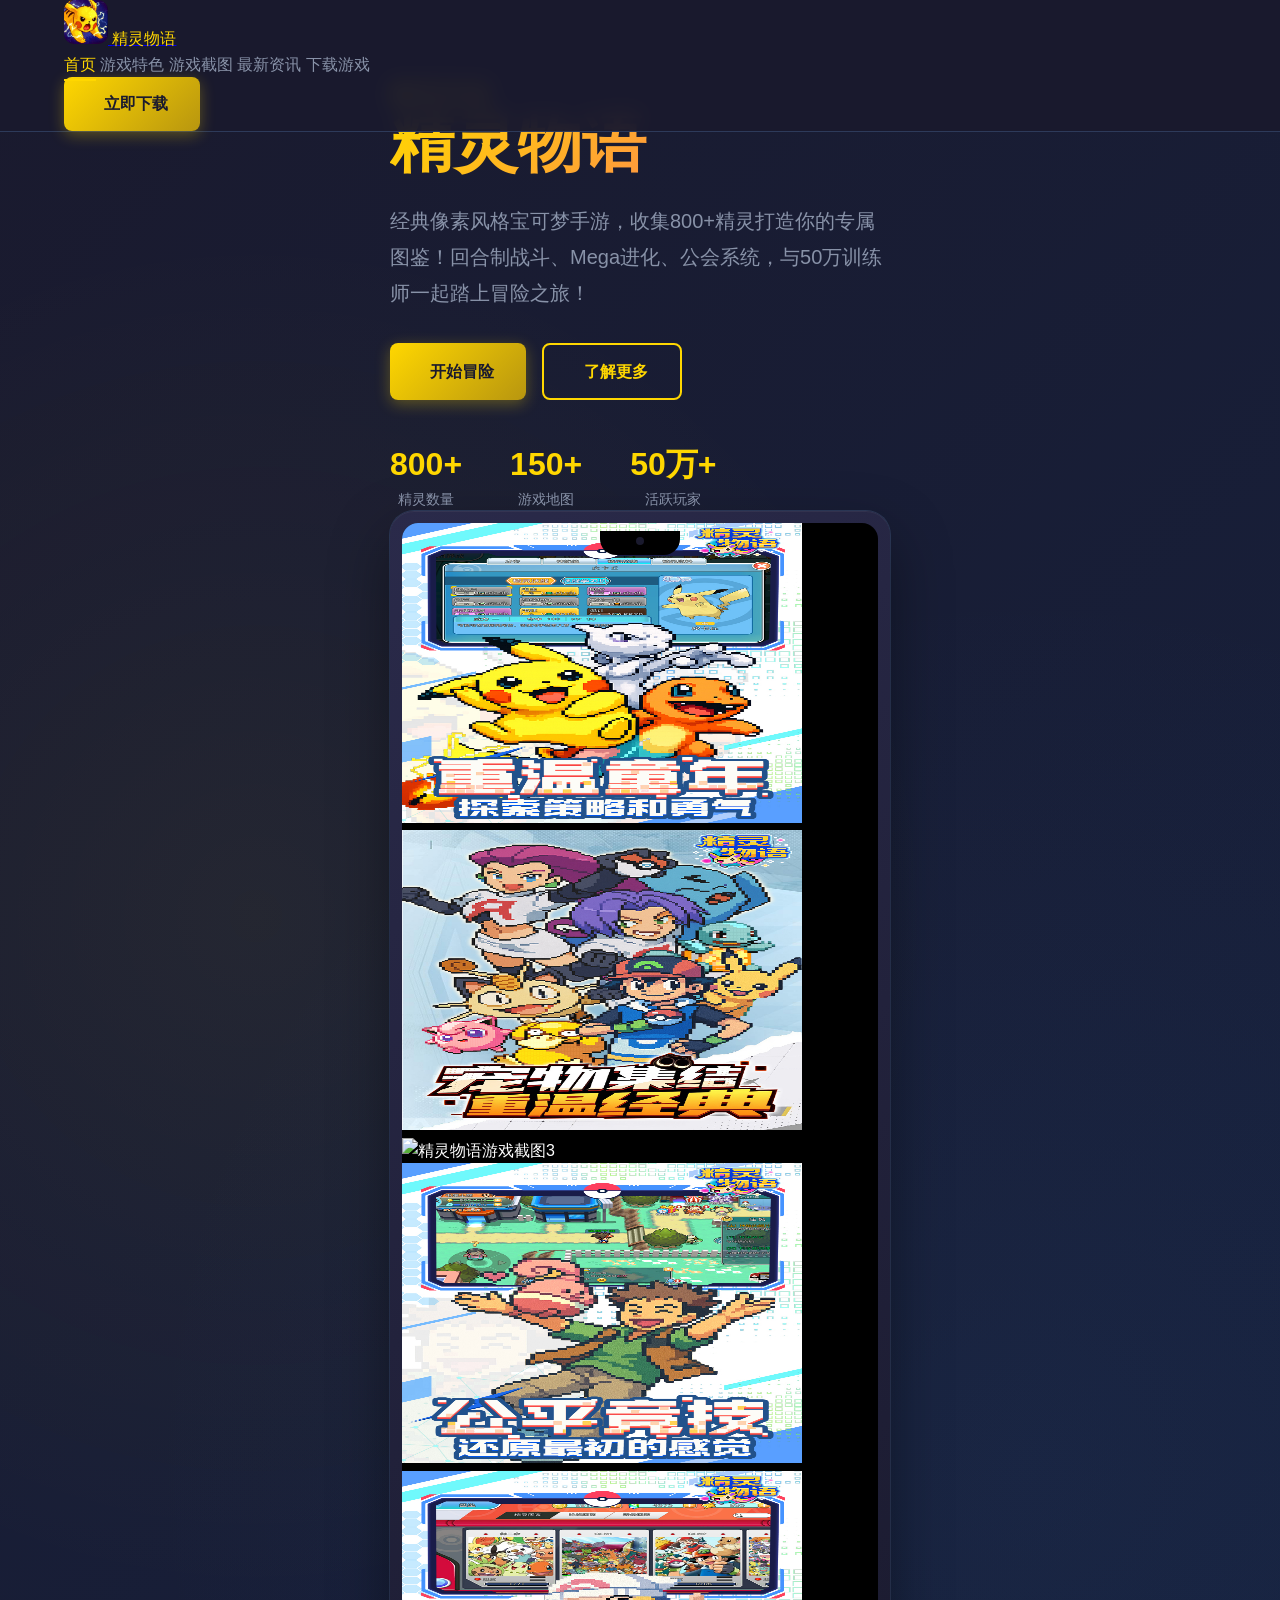
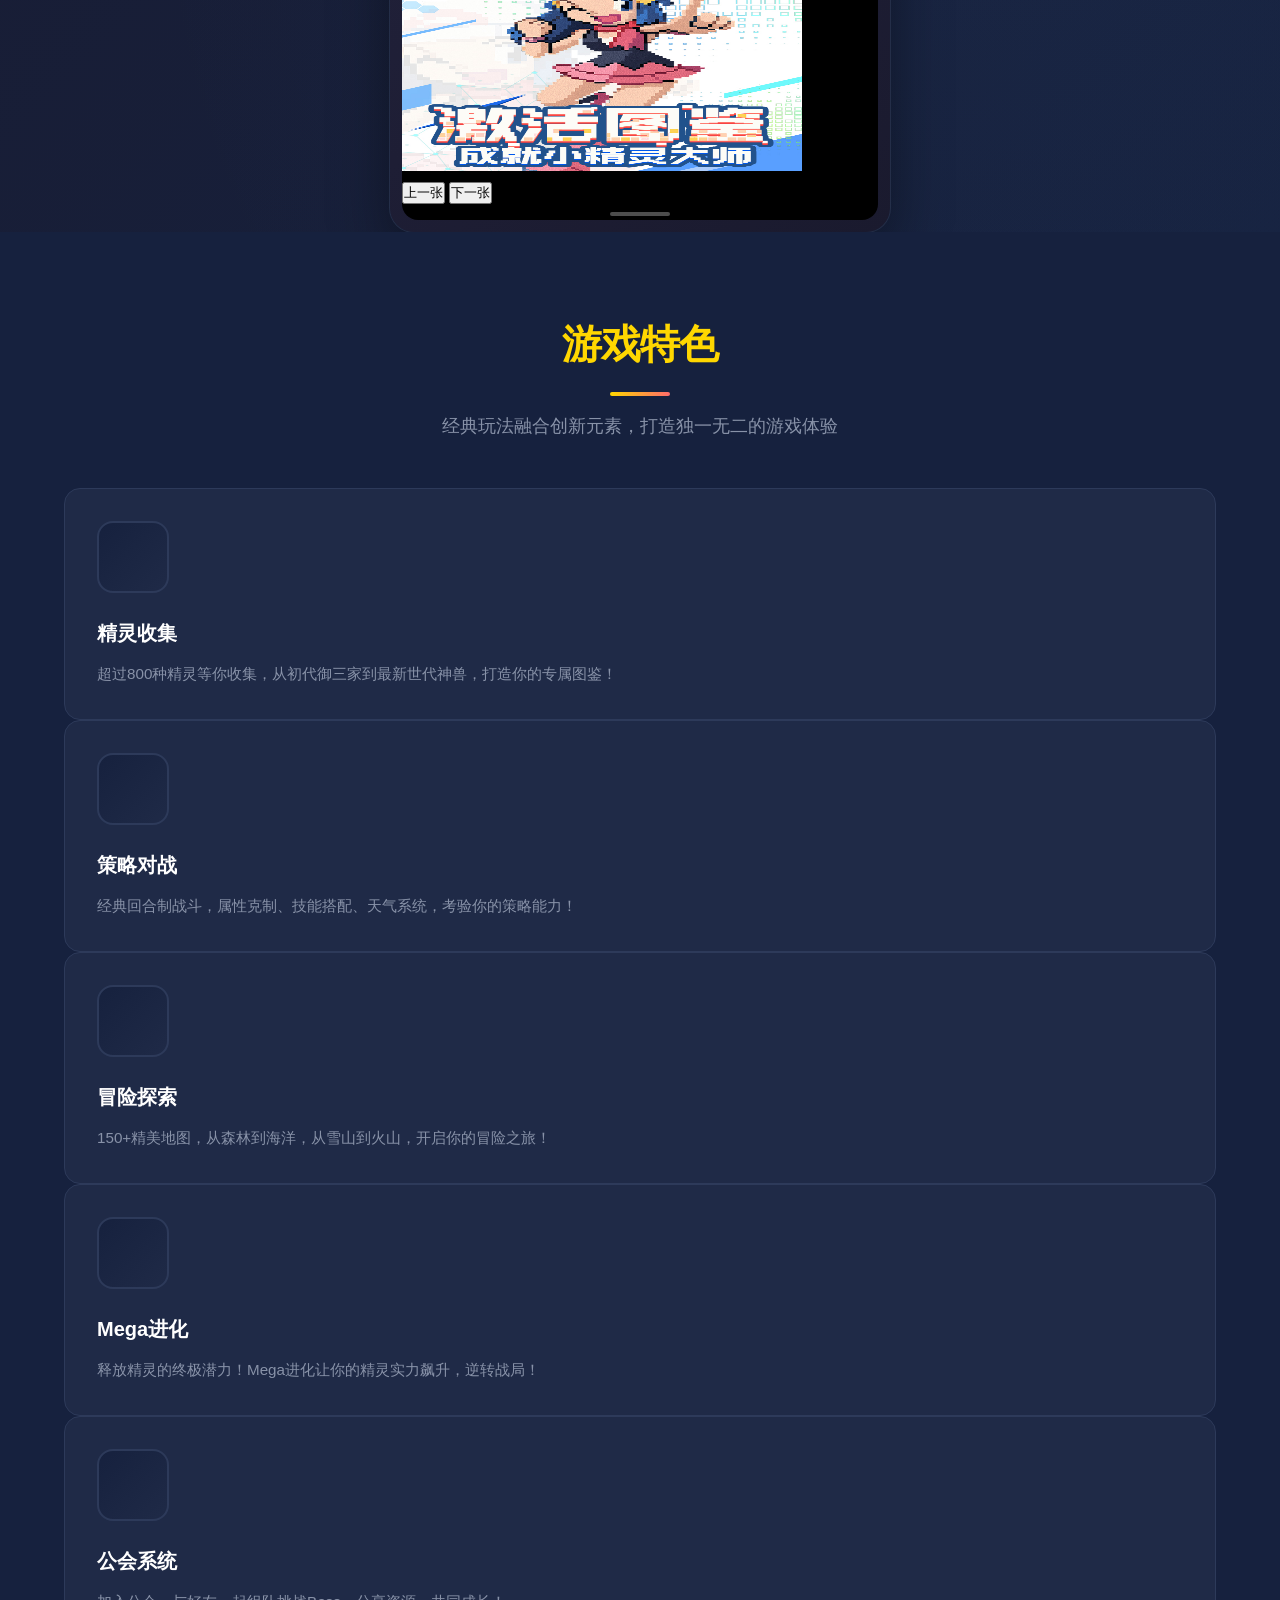
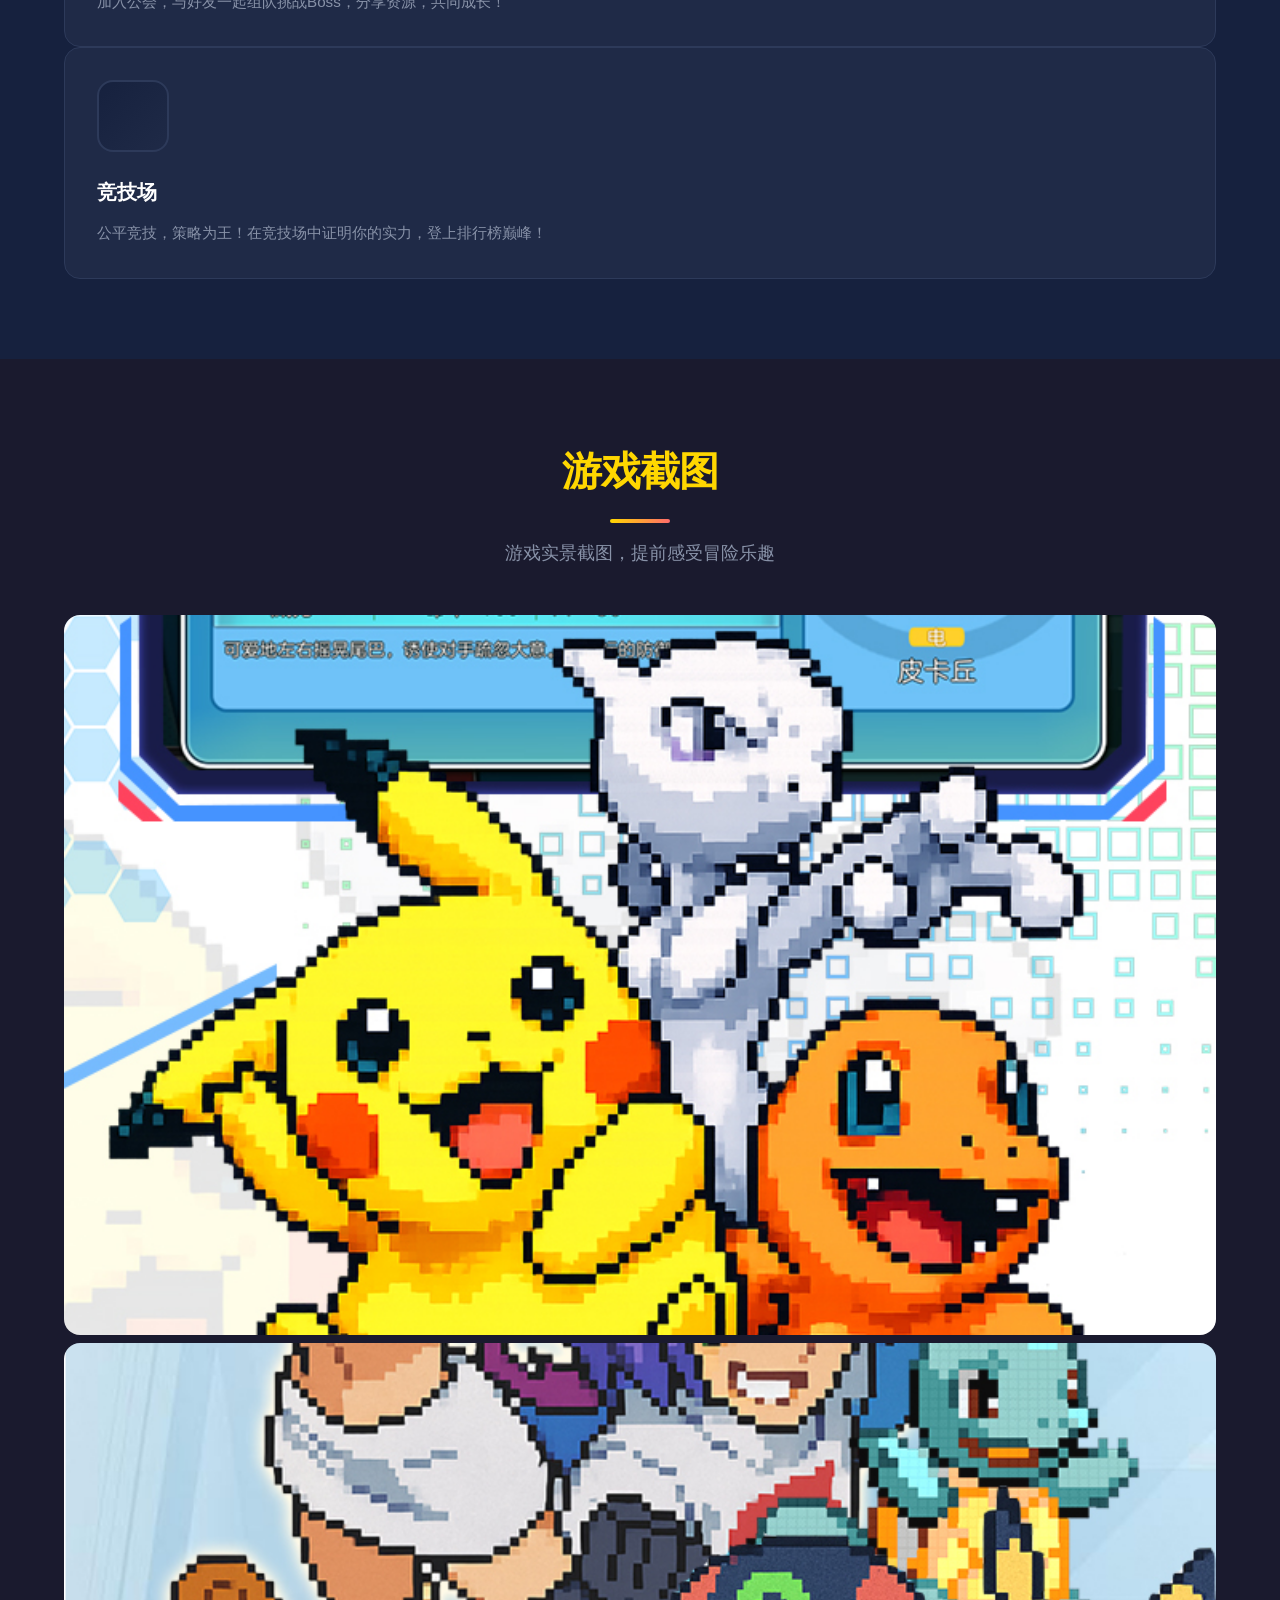
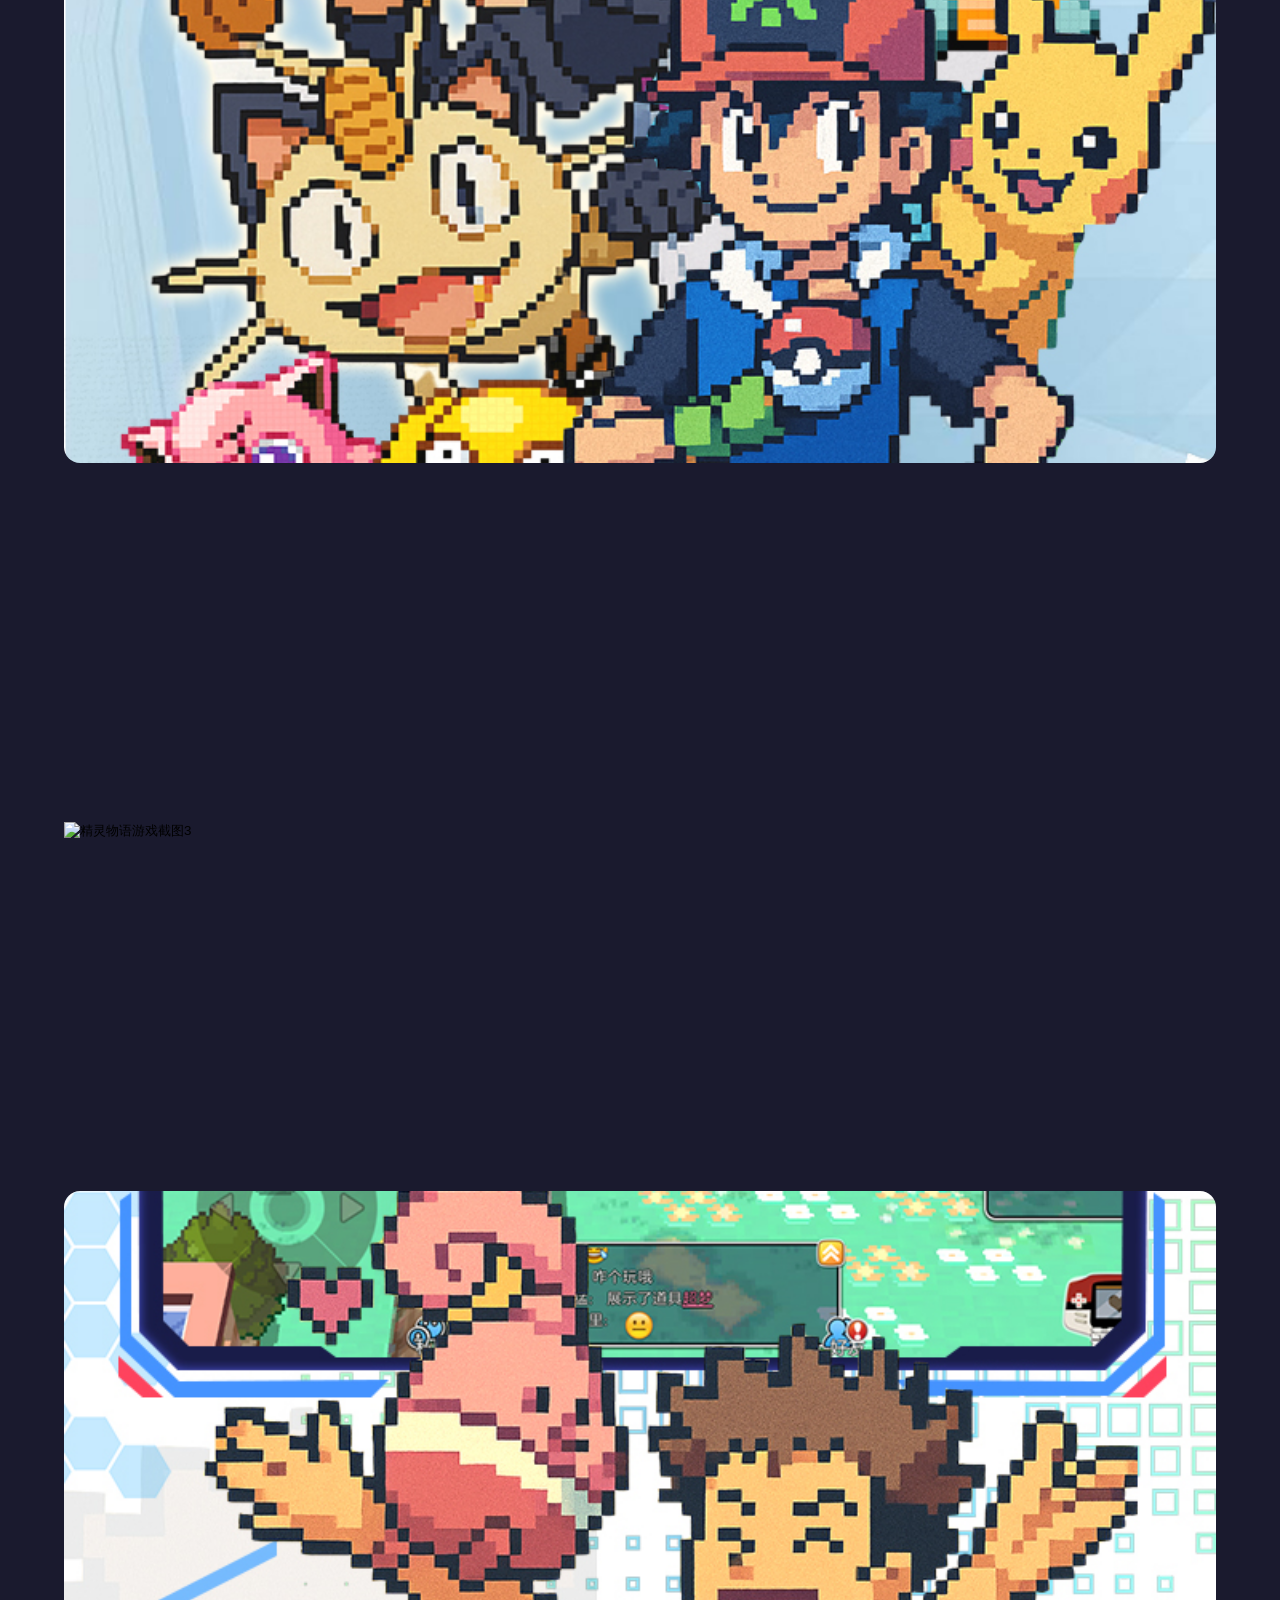
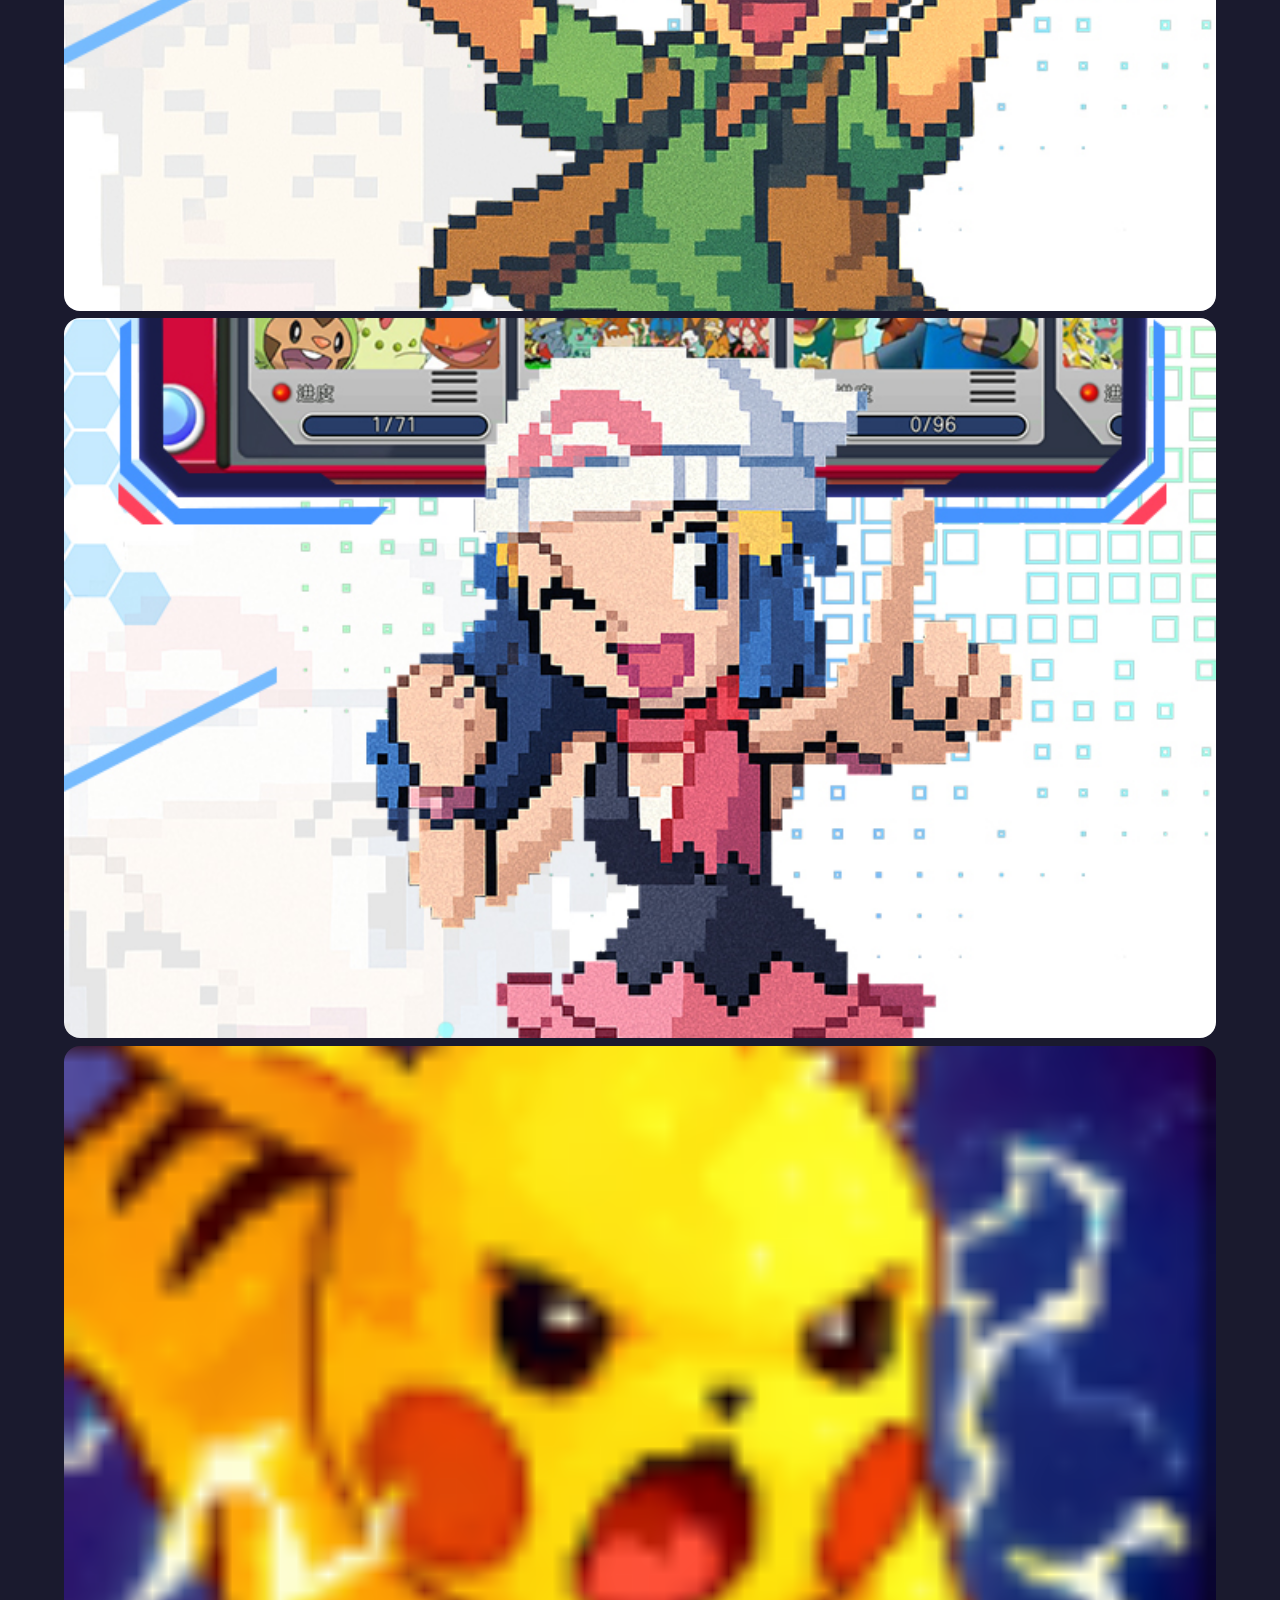
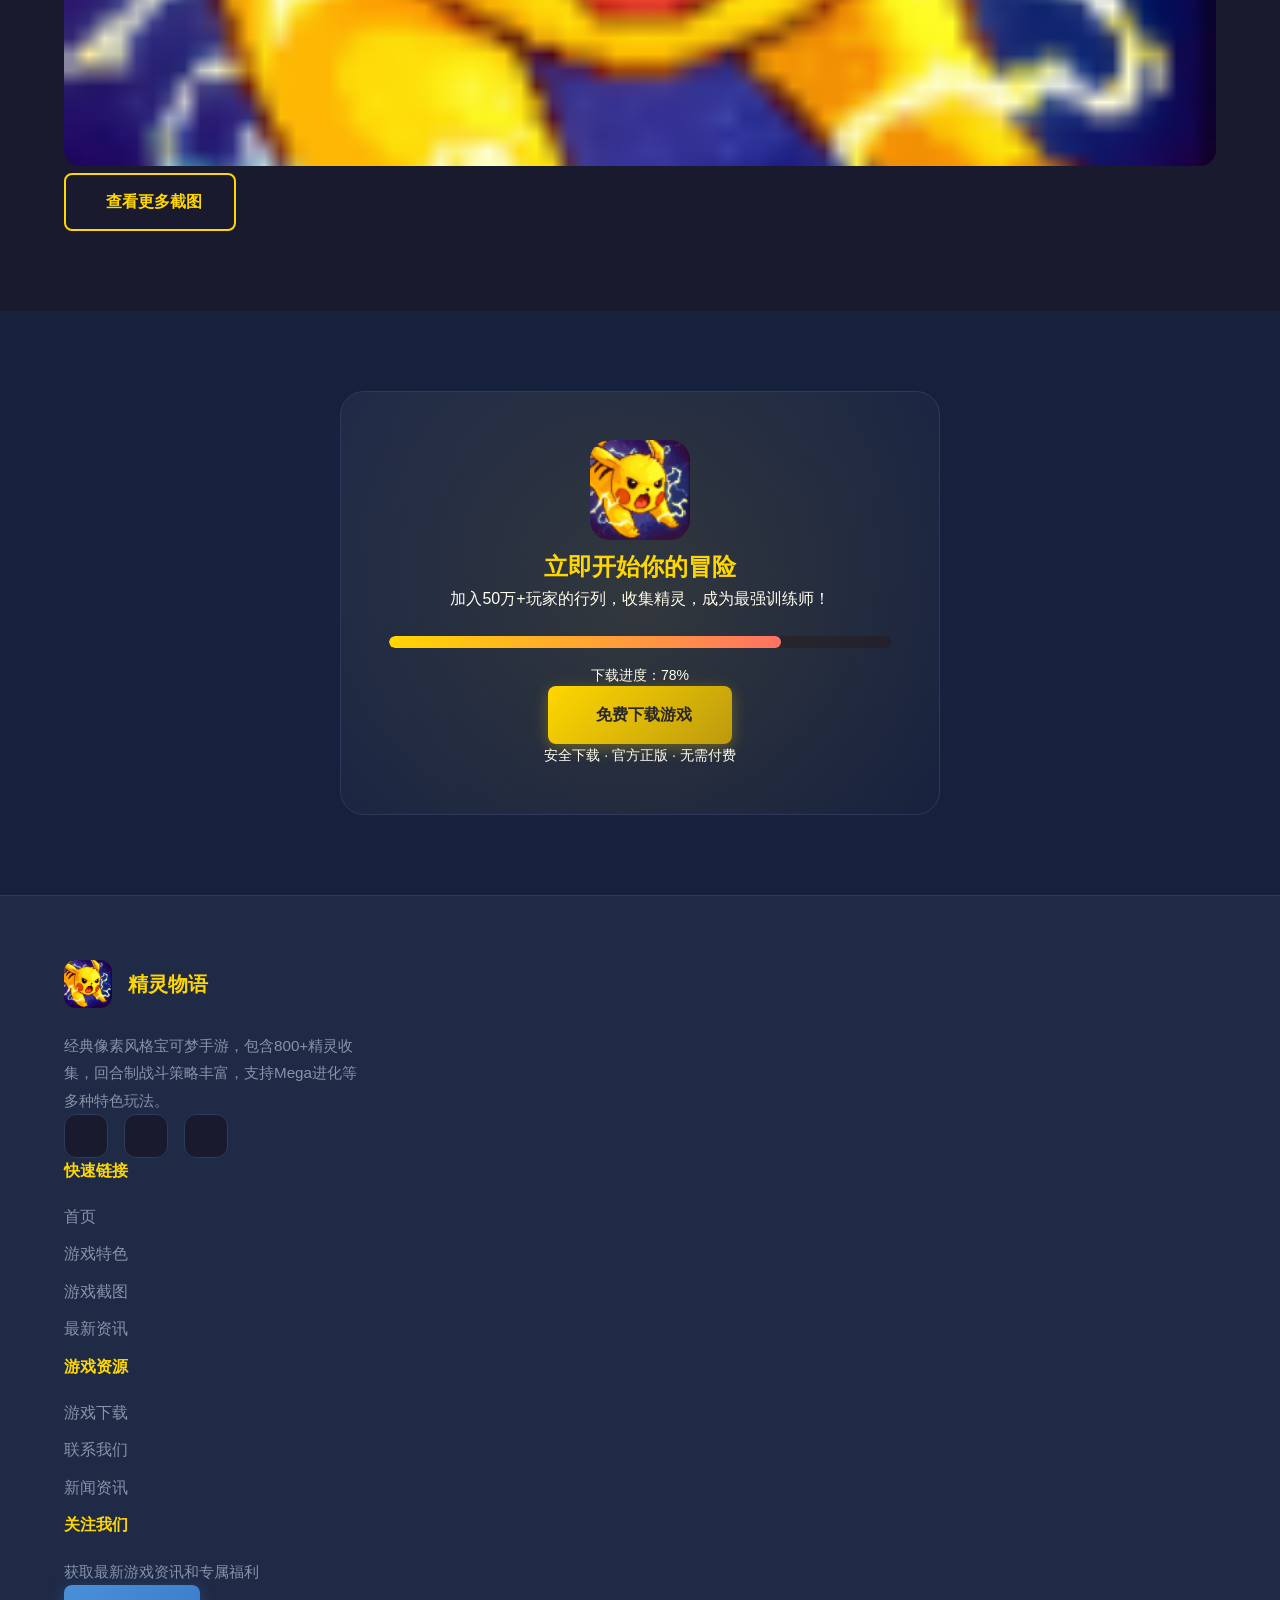
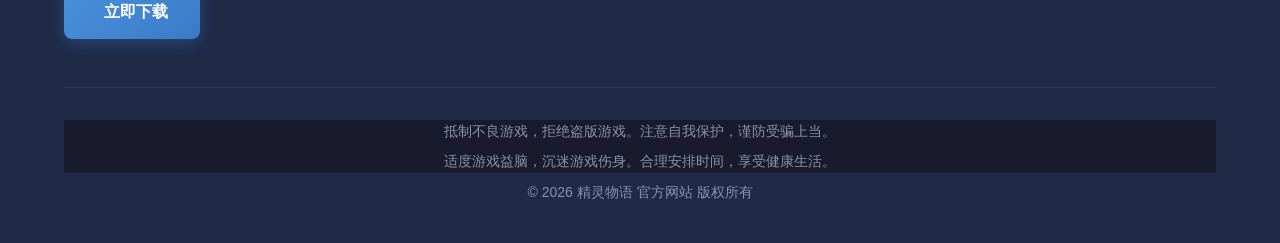
==== index.html @ d5d8fe82 "Add files via upload" ====
<!DOCTYPE html>
<html lang="zh-CN">
<head>
    <meta charset="UTF-8">
    <meta name="viewport" content="width=device-width, initial-scale=1.0">
    <title>《精灵物语》下载 - 经典像素宝可梦手游官方网站</title>
    <meta name="keywords" content="精灵物语,像素宝可梦,口袋妖怪,精灵收集,回合制对战,手游下载,免费游戏,礼包码">
    <meta name="description" content="精灵物语是一款经典像素风格宝可梦手游，收集800+精灵，畅玩150+地图，与好友一起踏上冒险之旅！立即下载开启你的训练师生涯！">
    <meta name="author" content="精灵物语">
    <meta name="robots" content="index, follow">
    <meta name="theme-color" content="#1a1a2e">
    <link rel="canonical" href="https://kdyg.zdbjl.com">
    
    <meta name="msvalidate.01" content="BING_VERIFICATION">
    <meta name="bingbot" content="index, follow">
    <meta name="application-name" content="精灵物语">
    <meta name="msapplication-TileColor" content="#1a1a2e">
    
    <meta property="og:title" content="精灵物语 - 经典像素宝可梦手游">
    <meta property="og:description" content="收集800+精灵，畅玩150+地图！经典像素风格宝可梦手游，下载即玩！">
    <meta property="og:image" content="img/1.jpg">
    <meta property="og:type" content="website">
    <meta property="og:url" content="https://kdyg.zdbjl.com">
    <meta property="og:site_name" content="精灵物语官网">
    
    <meta name="twitter:card" content="summary_large_image">
    <meta name="twitter:title" content="精灵物语 - 经典像素宝可梦手游">
    <meta name="twitter:description" content="收集800+精灵，畅玩150+地图！经典像素风格宝可梦手游，下载即玩！">
    <meta name="twitter:image" content="img/1.jpg">
    
    <link rel="icon" type="image/png" href="img/logo.png">
    
    <script type="application/ld+json">
    {
        "@context": "https://schema.org",
        "@type": "WebSite",
        "name": "精灵物语",
        "description": "经典像素风格宝可梦手游",
        "url": "https://kdyg.zdbjl.com/",
        "potentialAction": {
            "@type": "DownloadAction",
            "target": "https://new.yinyouwl.com/y92.0l108/J8y_q4V-5qI8F04iez608g/47Zq.html"
        }
    }
    </script>

    <link rel="stylesheet" href="assets/bootstrap/css/bootstrap.min.css">
    <link rel="stylesheet" href="assets/libs/font-awesome/css/all.min.css">
    <link rel="stylesheet" href="css/style.css">
</head>
<body>
    <div id="jlwy-toast" class="jlwy-toast" role="status" aria-live="polite">
        <div class="jlwy-toast-icon"><i class="fas fa-check"></i></div>
        <span class="jlwy-toast-text"></span>
    </div>

    <div id="image-modal" class="jlwy-modal" role="dialog" aria-modal="true" aria-label="图片查看器">
        <button class="jlwy-modal-close" onclick="closeImageModal()" aria-label="关闭">
            <i class="fas fa-times"></i>
        </button>
        <img id="modal-image" src="" alt="查看大图">
    </div>

    <header class="jlwy-header">
        <div class="jlwy-container">
            <div class="row align-items-center justify-content-between py-3">
                <div class="col-auto">
                    <a href="index.html" class="d-flex align-items-center gap-2 text-decoration-none">
                        <img src="img/logo.png" alt="精灵物语游戏Logo" width="44" height="44" style="border-radius: 10px;">
                        <span class="fs-4 fw-bold" style="color: var(--jlwy-primary);">精灵物语</span>
                    </a>
                </div>
                
                <nav class="col-auto d-none d-lg-flex align-items-center gap-4">
                    <a href="index.html" class="jlwy-nav-link active">首页</a>
                    <a href="features.html" class="jlwy-nav-link">游戏特色</a>
                    <a href="gallery.html" class="jlwy-nav-link">游戏截图</a>
                    <a href="articles.html" class="jlwy-nav-link">最新资讯</a>
                    <a href="download.html" class="jlwy-nav-link">下载游戏</a>
                </nav>

                <div class="col-auto d-flex align-items-center gap-3">
                    <a href="https://new.yinyouwl.com/y92.0l108/J8y_q4V-5qI8F04iez608g/47Zq.html" 
                       class="jlwy-btn jlwy-btn-primary d-none d-md-flex" target="_blank">
                        <i class="fas fa-download" aria-hidden="true"></i>
                        立即下载
                    </a>
                    <button class="jlwy-mobile-menu-btn d-lg-none btn btn-link p-2" id="mobile-menu-btn" 
                            aria-label="打开菜单" aria-expanded="false" style="color: var(--jlwy-primary); font-size: 1.5rem;">
                        <i class="fas fa-bars"></i>
                    </button>
                </div>
            </div>
        </div>

        <nav class="jlwy-mobile-menu d-lg-none" id="mobile-menu" aria-label="移动端导航">
            <div class="d-flex flex-column gap-1">
                <a href="index.html" class="active"><i class="fas fa-home me-2"></i>首页</a>
                <a href="features.html"><i class="fas fa-star me-2"></i>游戏特色</a>
                <a href="gallery.html"><i class="fas fa-images me-2"></i>游戏截图</a>
                <a href="articles.html"><i class="fas fa-newspaper me-2"></i>最新资讯</a>
                <a href="download.html"><i class="fas fa-download me-2"></i>下载游戏</a>
                <a href="https://new.yinyouwl.com/y92.0l108/J8y_q4V-5qI8F04iez608g/47Zq.html" 
                   class="jlwy-btn jlwy-btn-primary mt-2 justify-content-center" target="_blank">
                    <i class="fas fa-download me-2"></i>立即下载
                </a>
            </div>
        </nav>
    </header>

    <main>
        <section class="jlwy-hero">
            <div class="jlwy-container">
                <div class="row align-items-center g-5">
                    <div class="col-lg-6 order-2 order-lg-1">
                        <div class="jlwy-hero-content">
                            <span class="pixel-badge mb-3">经典像素回归</span>
                            <h1>精灵物语</h1>
                            <p>经典像素风格宝可梦手游，收集800+精灵打造你的专属图鉴！回合制战斗、Mega进化、公会系统，与50万训练师一起踏上冒险之旅！</p>
                            
                            <div class="jlwy-hero-buttons">
                                <a href="https://new.yinyouwl.com/y92.0l108/J8y_q4V-5qI8F04iez608g/47Zq.html" 
                                   class="jlwy-btn jlwy-btn-primary" target="_blank">
                                    <i class="fas fa-gamepad" aria-hidden="true"></i>
                                    开始冒险
                                </a>
                                <a href="features.html" class="jlwy-btn jlwy-btn-outline">
                                    <i class="fas fa-info-circle" aria-hidden="true"></i>
                                    了解更多
                                </a>
                            </div>

                            <div class="jlwy-hero-stats">
                                <div class="jlwy-stat">
                                    <div class="jlwy-stat-value">800+</div>
                                    <div class="jlwy-stat-label">精灵数量</div>
                                </div>
                                <div class="jlwy-stat">
                                    <div class="jlwy-stat-value">150+</div>
                                    <div class="jlwy-stat-label">游戏地图</div>
                                </div>
                                <div class="jlwy-stat">
                                    <div class="jlwy-stat-value">50万+</div>
                                    <div class="jlwy-stat-label">活跃玩家</div>
                                </div>
                            </div>
                        </div>
                    </div>
                    
                    <div class="col-lg-6 order-1 order-lg-2">
                        <div class="jlwy-hero-image">
                            <div class="jlwy-hero-frame">
                                <div class="jlwy-hero-screen">
                                    <div class="jlwy-phone-notch"></div>
                                    <div id="heroCarousel" class="carousel slide" data-bs-ride="carousel" data-bs-interval="3000">
                                        <div class="carousel-inner">
                                            <div class="carousel-item active">
                                                <img src="img/1.jpg" class="d-block w-100" alt="精灵物语游戏截图1" width="400" height="300" loading="eager">
                                            </div>
                                            <div class="carousel-item">
                                                <img src="img/2.jpg" class="d-block w-100" alt="精灵物语游戏截图2" width="400" height="300" loading="lazy">
                                            </div>
                                            <div class="carousel-item">
                                                <img src="img/3.jpg" class="d-block w-100" alt="精灵物语游戏截图3" width="400" height="300" loading="lazy">
                                            </div>
                                            <div class="carousel-item">
                                                <img src="img/4.jpg" class="d-block w-100" alt="精灵物语游戏截图4" width="400" height="300" loading="lazy">
                                            </div>
                                            <div class="carousel-item">
                                                <img src="img/5.jpg" class="d-block w-100" alt="精灵物语游戏截图5" width="400" height="300" loading="lazy">
                                            </div>
                                        </div>
                                        <button class="carousel-control-prev" type="button" data-bs-target="#heroCarousel" data-bs-slide="prev">
                                            <span class="carousel-control-prev-icon" aria-hidden="true"></span>
                                            <span class="visually-hidden">上一张</span>
                                        </button>
                                        <button class="carousel-control-next" type="button" data-bs-target="#heroCarousel" data-bs-slide="next">
                                            <span class="carousel-control-next-icon" aria-hidden="true"></span>
                                            <span class="visually-hidden">下一张</span>
                                        </button>
                                    </div>
                                    <div class="jlwy-phone-home"></div>
                                </div>
                            </div>
                        </div>
                    </div>
                </div>
            </div>
        </section>

        <section class="jlwy-section" style="background: var(--jlwy-bg-light);">
            <div class="jlwy-container">
                <div class="jlwy-section-title jlwy-fade-in">
                    <h2><i class="fas fa-star me-2" style="color: var(--jlwy-primary);"></i>游戏特色</h2>
                    <div class="jlwy-title-bar"></div>
                    <p>经典玩法融合创新元素，打造独一无二的游戏体验</p>
                </div>

                <div class="row g-4">
                    <div class="col-md-6 col-lg-4 jlwy-fade-in jlwy-delay-1">
                        <article class="jlwy-card h-100" style="padding: 2rem;">
                            <div class="jlwy-feature-icon" style="color: var(--jlwy-primary);">
                                <i class="fas fa-paw"></i>
                            </div>
                            <h3 class="jlwy-card-title">精灵收集</h3>
                            <p class="jlwy-card-text">超过800种精灵等你收集，从初代御三家到最新世代神兽，打造你的专属图鉴！</p>
                        </article>
                    </div>
                    <div class="col-md-6 col-lg-4 jlwy-fade-in jlwy-delay-2">
                        <article class="jlwy-card h-100" style="padding: 2rem;">
                            <div class="jlwy-feature-icon" style="color: var(--jlwy-accent);">
                                <i class="fas fa-swords"></i>
                            </div>
                            <h3 class="jlwy-card-title">策略对战</h3>
                            <p class="jlwy-card-text">经典回合制战斗，属性克制、技能搭配、天气系统，考验你的策略能力！</p>
                        </article>
                    </div>
                    <div class="col-md-6 col-lg-4 jlwy-fade-in jlwy-delay-3">
                        <article class="jlwy-card h-100" style="padding: 2rem;">
                            <div class="jlwy-feature-icon" style="color: var(--jlwy-pixel-green);">
                                <i class="fas fa-map"></i>
                            </div>
                            <h3 class="jlwy-card-title">冒险探索</h3>
                            <p class="jlwy-card-text">150+精美地图，从森林到海洋，从雪山到火山，开启你的冒险之旅！</p>
                        </article>
                    </div>
                    <div class="col-md-6 col-lg-4 jlwy-fade-in jlwy-delay-4">
                        <article class="jlwy-card h-100" style="padding: 2rem;">
                            <div class="jlwy-feature-icon" style="color: var(--jlwy-secondary);">
                                <i class="fas fa-bolt"></i>
                            </div>
                            <h3 class="jlwy-card-title">Mega进化</h3>
                            <p class="jlwy-card-text">释放精灵的终极潜力！Mega进化让你的精灵实力飙升，逆转战局！</p>
                        </article>
                    </div>
                    <div class="col-md-6 col-lg-4 jlwy-fade-in jlwy-delay-5">
                        <article class="jlwy-card h-100" style="padding: 2rem;">
                            <div class="jlwy-feature-icon" style="color: var(--jlwy-warning);">
                                <i class="fas fa-users"></i>
                            </div>
                            <h3 class="jlwy-card-title">公会系统</h3>
                            <p class="jlwy-card-text">加入公会，与好友一起组队挑战Boss，分享资源，共同成长！</p>
                        </article>
                    </div>
                    <div class="col-md-6 col-lg-4 jlwy-fade-in jlwy-delay-6">
                        <article class="jlwy-card h-100" style="padding: 2rem;">
                            <div class="jlwy-feature-icon" style="color: var(--jlwy-success);">
                                <i class="fas fa-trophy"></i>
                            </div>
                            <h3 class="jlwy-card-title">竞技场</h3>
                            <p class="jlwy-card-text">公平竞技，策略为王！在竞技场中证明你的实力，登上排行榜巅峰！</p>
                        </article>
                    </div>
                </div>
            </div>
        </section>

        <section class="jlwy-section" id="gallery-preview">
            <div class="jlwy-container">
                <div class="jlwy-section-title jlwy-fade-in">
                    <h2><i class="fas fa-images me-2" style="color: var(--jlwy-primary);"></i>游戏截图</h2>
                    <div class="jlwy-title-bar"></div>
                    <p>游戏实景截图，提前感受冒险乐趣</p>
                </div>

                <div class="row g-3">
                    <div class="col-6 col-md-4 jlwy-fade-in jlwy-delay-1">
                        <button class="jlwy-gallery-item" onclick="openGalleryImage('img/1.jpg')" aria-label="查看大图：游戏战斗">
                            <img src="img/1.jpg" alt="精灵物语游戏截图1" loading="lazy">
                            <div class="jlwy-gallery-overlay">
                                <span>游戏战斗</span>
                            </div>
                        </button>
                    </div>
                    <div class="col-6 col-md-4 jlwy-fade-in jlwy-delay-2">
                        <button class="jlwy-gallery-item" onclick="openGalleryImage('img/2.jpg')" aria-label="查看大图：精灵收集">
                            <img src="img/2.jpg" alt="精灵物语游戏截图2" loading="lazy">
                            <div class="jlwy-gallery-overlay">
                                <span>精灵收集</span>
                            </div>
                        </button>
                    </div>
                    <div class="col-6 col-md-4 jlwy-fade-in jlwy-delay-3">
                        <button class="jlwy-gallery-item" onclick="openGalleryImage('img/3.jpg')" aria-label="查看大图：冒险探索">
                            <img src="img/3.jpg" alt="精灵物语游戏截图3" loading="lazy">
                            <div class="jlwy-gallery-overlay">
                                <span>冒险探索</span>
                            </div>
                        </button>
                    </div>
                    <div class="col-6 col-md-4 jlwy-fade-in jlwy-delay-4">
                        <button class="jlwy-gallery-item" onclick="openGalleryImage('img/4.jpg')" aria-label="查看大图：Mega进化">
                            <img src="img/4.jpg" alt="精灵物语游戏截图4" loading="lazy">
                            <div class="jlwy-gallery-overlay">
                                <span>Mega进化</span>
                            </div>
                        </button>
                    </div>
                    <div class="col-6 col-md-4 jlwy-fade-in jlwy-delay-5">
                        <button class="jlwy-gallery-item" onclick="openGalleryImage('img/5.jpg')" aria-label="查看大图：公会战">
                            <img src="img/5.jpg" alt="精灵物语游戏截图5" loading="lazy">
                            <div class="jlwy-gallery-overlay">
                                <span>公会战</span>
                            </div>
                        </button>
                    </div>
                    <div class="col-6 col-md-4 jlwy-fade-in jlwy-delay-6">
                        <button class="jlwy-gallery-item" onclick="openGalleryImage('img/logo.png')" aria-label="查看大图：游戏Logo">
                            <img src="img/logo.png" alt="精灵物语游戏Logo" loading="lazy">
                            <div class="jlwy-gallery-overlay">
                                <span>游戏Logo</span>
                            </div>
                        </button>
                    </div>
                </div>

                <div class="text-center mt-5 jlwy-fade-in">
                    <a href="gallery.html" class="jlwy-btn jlwy-btn-outline">
                        <i class="fas fa-images me-2" aria-hidden="true"></i>
                        查看更多截图
                    </a>
                </div>
            </div>
        </section>

        <section class="jlwy-section" style="background: var(--jlwy-bg-light);" id="download-section">
            <div class="jlwy-container">
                <div class="row justify-content-center">
                    <div class="col-lg-8">
                        <div class="jlwy-download-box jlwy-fade-in">
                            <img src="img/logo.png" alt="精灵物语Logo" class="mb-4" style="width: 100px; height: 100px; border-radius: 20px;">
                            <h2 style="color: var(--jlwy-primary);">立即开始你的冒险</h2>
                            <p class="text-white-50 mb-4">加入50万+玩家的行列，收集精灵，成为最强训练师！</p>
                            
                            <div class="jlwy-progress-bar">
                                <div class="jlwy-progress-fill" style="width: 78%;"></div>
                            </div>
                            <p class="text-white-50" style="font-size: 0.875rem;">下载进度：78%</p>

                            <a href="https://new.yinyouwl.com/y92.0l108/J8y_q4V-5qI8F04iez608g/47Zq.html" 
                               class="jlwy-btn jlwy-btn-primary mt-3" target="_blank" style="padding: 1rem 2.5rem;">
                                <i class="fas fa-download me-2" aria-hidden="true"></i>
                                免费下载游戏
                            </a>

                            <p class="text-white-50 mt-4" style="font-size: 0.875rem;">
                                <i class="fas fa-shield-alt me-1" style="color: var(--jlwy-success);"></i>
                                安全下载 · 官方正版 · 无需付费
                            </p>
                        </div>
                    </div>
                </div>
            </div>
        </section>
    </main>

    <footer class="jlwy-footer">
        <div class="jlwy-container">
            <div class="row g-5 mb-5">
                <div class="col-lg-4">
                    <div class="jlwy-footer-brand">
                        <img src="img/logo.png" alt="精灵物语">
                        <span class="jlwy-footer-title">精灵物语</span>
                    </div>
                    <p class="jlwy-footer-text">
                        经典像素风格宝可梦手游，包含800+精灵收集，回合制战斗策略丰富，支持Mega进化等多种特色玩法。
                    </p>
                    <div class="jlwy-social-links mt-4">
                        <a href="javascript:void(0)" class="jlwy-social-link" aria-label="微信" aria-disabled="true"><i class="fab fa-weixin"></i></a>
                        <a href="javascript:void(0)" class="jlwy-social-link" aria-label="QQ" aria-disabled="true"><i class="fab fa-qq"></i></a>
                        <a href="javascript:void(0)" class="jlwy-social-link" aria-label="微博" aria-disabled="true"><i class="fab fa-weibo"></i></a>
                    </div>
                </div>
                <div class="col-6 col-lg-2">
                    <h4 class="jlwy-footer-title-section">快速链接</h4>
                    <ul class="jlwy-footer-links">
                        <li><a href="index.html">首页</a></li>
                        <li><a href="features.html">游戏特色</a></li>
                        <li><a href="gallery.html">游戏截图</a></li>
                        <li><a href="articles.html">最新资讯</a></li>
                    </ul>
                </div>
                <div class="col-6 col-lg-2">
                    <h4 class="jlwy-footer-title-section">游戏资源</h4>
                    <ul class="jlwy-footer-links">
                        <li><a href="download.html">游戏下载</a></li>
                        <li><a href="contact.html">联系我们</a></li>
                        <li><a href="articles.html">新闻资讯</a></li>
                    </ul>
                </div>
                <div class="col-lg-4">
                    <h4 class="jlwy-footer-title-section">关注我们</h4>
                    <p class="jlwy-footer-text mb-3">获取最新游戏资讯和专属福利</p>
                    <a href="https://new.yinyouwl.com/y92.0l108/J8y_q4V-5qI8F04iez608g/47Zq.html" 
                       class="jlwy-btn jlwy-btn-secondary" target="_blank">
                        <i class="fas fa-download me-2" aria-hidden="true"></i>
                        立即下载
                    </a>
                </div>
            </div>
            
            <div class="jlwy-footer-bottom">
                <div class="p-4 rounded-3 mb-4" style="background: var(--jlwy-bg);">
                    <p class="text-white-50 text-center mb-2" style="font-size: 0.875rem;">
                        <i class="fas fa-exclamation-triangle me-2" style="color: var(--jlwy-warning);"></i>
                        抵制不良游戏，拒绝盗版游戏。注意自我保护，谨防受骗上当。
                    </p>
                    <p class="text-white-50 text-center mb-0" style="font-size: 0.875rem;">
                        适度游戏益脑，沉迷游戏伤身。合理安排时间，享受健康生活。
                    </p>
                </div>
                <p style="color: var(--jlwy-text-muted); font-size: 0.875rem;">© 2026 精灵物语 官方网站 版权所有</p>
            </div>
        </div>
    </footer>

    <button id="back-to-top" class="jlwy-back-to-top" onclick="scrollToTop()" aria-label="返回顶部">
        <i class="fas fa-arrow-up"></i>
    </button>

    <a href="https://new.yinyouwl.com/y92.0l108/J8y_q4V-5qI8F04iez608g/47Zq.html" 
       class="jlwy-float-btn" target="_blank" style="display: none;">
        <i class="fas fa-download"></i>
        <span>下载游戏</span>
    </a>

    <script src="assets/js/jquery-4.0.0.min.js"></script>
    <script src="assets/bootstrap/js/bootstrap.bundle.min.js"></script>
    <script src="js/main.js"></script>
</body>
</html>
---- css/style.css ----
:root {
    --jlwy-primary: #FFD700;
    --jlwy-primary-dark: #B8960F;
    --jlwy-secondary: #4A90D9;
    --jlwy-accent: #FF6B6B;
    --jlwy-bg: #1a1a2e;
    --jlwy-bg-light: #16213e;
    --jlwy-bg-card: #1f2a47;
    --jlwy-border: #2d3a5a;
    --jlwy-border-light: #3d4a6a;
    --jlwy-text: #ffffff;
    --jlwy-text-muted: #8892a8;
    --jlwy-text-dark: #1a1a2e;
    --jlwy-success: #4ade80;
    --jlwy-warning: #fbbf24;
    --jlwy-pixel-green: #9bbc0f;
    --jlwy-pixel-green-dark: #8bac0f;
    --jlwy-pixel-blue: #306230;
    --jlwy-pixel-light: #0f380f;
}

* {
    margin: 0;
    padding: 0;
    box-sizing: border-box;
}

html {
    scroll-behavior: smooth;
}

body {
    font-family: -apple-system, BlinkMacSystemFont, 'Segoe UI', Roboto, 'Helvetica Neue', Arial, sans-serif;
    background-color: var(--jlwy-bg);
    color: var(--jlwy-text);
    line-height: 1.6;
    overflow-x: hidden;
}

.jlwy-container {
    max-width: 1200px;
    margin: 0 auto;
    padding: 0 1.5rem;
}

.jlwy-section {
    padding: 5rem 0;
}

.jlwy-section-title {
    text-align: center;
    margin-bottom: 3rem;
}

.jlwy-section-title h2 {
    font-size: clamp(1.75rem, 4vw, 2.5rem);
    font-weight: 700;
    color: var(--jlwy-primary);
    margin-bottom: 1rem;
    letter-spacing: -0.02em;
}

.jlwy-section-title p {
    color: var(--jlwy-text-muted);
    font-size: 1.1rem;
    max-width: 600px;
    margin: 0 auto;
}

.jlwy-title-bar {
    width: 60px;
    height: 4px;
    background: linear-gradient(90deg, var(--jlwy-primary), var(--jlwy-accent));
    margin: 1rem auto;
    border-radius: 2px;
}

.pixel-badge {
    display: inline-block;
    padding: 0.25rem 0.75rem;
    font-size: 0.75rem;
    font-weight: 600;
    border-radius: 4px;
    background: linear-gradient(135deg, var(--jlwy-primary), var(--jlwy-primary-dark));
    color: var(--jlwy-text-dark);
    text-transform: uppercase;
    letter-spacing: 0.05em;
}

.pixel-badge-secondary {
    background: linear-gradient(135deg, var(--jlwy-secondary), #3a7bc8);
    color: white;
}

.pixel-badge-accent {
    background: linear-gradient(135deg, var(--jlwy-accent), #e55555);
    color: white;
}

.pixel-badge-green {
    background: linear-gradient(135deg, var(--jlwy-pixel-green), var(--jlwy-pixel-green-dark));
    color: var(--jlwy-pixel-light);
}

.jlwy-btn {
    display: inline-flex;
    align-items: center;
    justify-content: center;
    gap: 0.5rem;
    padding: 0.875rem 2rem;
    font-size: 1rem;
    font-weight: 600;
    border: none;
    border-radius: 8px;
    cursor: pointer;
    transition: all 0.3s ease;
    text-decoration: none;
}

.jlwy-btn-primary {
    background: linear-gradient(135deg, var(--jlwy-primary), var(--jlwy-primary-dark));
    color: var(--jlwy-text-dark);
    box-shadow: 0 4px 15px rgba(255, 215, 0, 0.3);
}

.jlwy-btn-primary:hover {
    transform: translateY(-2px);
    box-shadow: 0 6px 20px rgba(255, 215, 0, 0.4);
    color: var(--jlwy-text-dark);
}

.jlwy-btn-secondary {
    background: linear-gradient(135deg, var(--jlwy-secondary), #3a7bc8);
    color: white;
    box-shadow: 0 4px 15px rgba(74, 144, 217, 0.3);
}

.jlwy-btn-secondary:hover {
    transform: translateY(-2px);
    box-shadow: 0 6px 20px rgba(74, 144, 217, 0.4);
    color: white;
}

.jlwy-btn-outline {
    background: transparent;
    border: 2px solid var(--jlwy-primary);
    color: var(--jlwy-primary);
}

.jlwy-btn-outline:hover {
    background: var(--jlwy-primary);
    color: var(--jlwy-text-dark);
}

.jlwy-card {
    background: var(--jlwy-bg-card);
    border: 1px solid var(--jlwy-border);
    border-radius: 16px;
    overflow: hidden;
    transition: all 0.3s ease;
}

.jlwy-card:hover {
    transform: translateY(-4px);
    box-shadow: 0 12px 40px rgba(0, 0, 0, 0.3);
    border-color: var(--jlwy-border-light);
}

.jlwy-card-image {
    position: relative;
    overflow: hidden;
    aspect-ratio: 16 / 10;
}

.jlwy-card-image img {
    width: 100%;
    height: 100%;
    object-fit: cover;
    transition: transform 0.4s ease;
}

.jlwy-card:hover .jlwy-card-image img {
    transform: scale(1.05);
}

.jlwy-card-body {
    padding: 1.5rem;
}

.jlwy-card-title {
    font-size: 1.25rem;
    font-weight: 700;
    color: var(--jlwy-text);
    margin-bottom: 0.75rem;
}

.jlwy-card-text {
    color: var(--jlwy-text-muted);
    font-size: 0.95rem;
    line-height: 1.7;
}

.jlwy-nav {
    display: flex;
    align-items: center;
    gap: 2rem;
}

.jlwy-nav-link {
    color: var(--jlwy-text-muted);
    text-decoration: none;
    font-weight: 500;
    padding: 0.5rem 0;
    position: relative;
    transition: color 0.3s ease;
}

.jlwy-nav-link::after {
    content: '';
    position: absolute;
    bottom: 0;
    left: 0;
    width: 0;
    height: 2px;
    background: var(--jlwy-primary);
    transition: width 0.3s ease;
}

.jlwy-nav-link:hover,
.jlwy-nav-link.active {
    color: var(--jlwy-primary);
}

.jlwy-nav-link:hover::after,
.jlwy-nav-link.active::after {
    width: 100%;
}

.jlwy-header {
    position: fixed;
    top: 0;
    left: 0;
    right: 0;
    z-index: 1000;
    background: rgba(26, 26, 46, 0.95);
    backdrop-filter: blur(10px);
    border-bottom: 1px solid var(--jlwy-border);
    transition: all 0.3s ease;
}

.jlwy-header.scrolled {
    background: rgba(26, 26, 46, 0.98);
    box-shadow: 0 4px 20px rgba(0, 0, 0, 0.3);
}

.jlwy-hero {
    min-height: 100vh;
    display: flex;
    align-items: center;
    padding-top: 80px;
    background: linear-gradient(135deg, var(--jlwy-bg) 0%, var(--jlwy-bg-light) 100%);
    position: relative;
    overflow: hidden;
}

.jlwy-hero::before {
    content: '';
    position: absolute;
    inset: 0;
    background:
        radial-gradient(circle at 20% 50%, rgba(255, 215, 0, 0.05) 0%, transparent 50%),
        radial-gradient(circle at 80% 80%, rgba(74, 144, 217, 0.05) 0%, transparent 50%);
    pointer-events: none;
}

.jlwy-hero-content {
    position: relative;
    z-index: 1;
}

.jlwy-hero h1 {
    font-size: clamp(2.5rem, 6vw, 4rem);
    font-weight: 800;
    line-height: 1.1;
    margin-bottom: 1.5rem;
    background: linear-gradient(135deg, var(--jlwy-primary), var(--jlwy-accent));
    -webkit-background-clip: text;
    -webkit-text-fill-color: transparent;
    background-clip: text;
}

.jlwy-hero p {
    font-size: clamp(1rem, 2vw, 1.25rem);
    color: var(--jlwy-text-muted);
    max-width: 500px;
    margin-bottom: 2rem;
    line-height: 1.8;
}

.jlwy-hero-buttons {
    display: flex;
    flex-wrap: wrap;
    gap: 1rem;
}

.jlwy-hero-stats {
    display: flex;
    gap: 3rem;
    margin-top: 3rem;
}

.jlwy-stat {
    text-align: center;
}

.jlwy-stat-value {
    font-size: 2rem;
    font-weight: 800;
    color: var(--jlwy-primary);
    line-height: 1;
}

.jlwy-stat-label {
    font-size: 0.875rem;
    color: var(--jlwy-text-muted);
    margin-top: 0.5rem;
}

.jlwy-hero-image {
    position: relative;
}

.jlwy-hero-frame {
    position: relative;
    background: linear-gradient(145deg, #2a2a4a, #1a1a2e);
    border-radius: 24px;
    padding: 12px;
    box-shadow:
        0 25px 60px rgba(0, 0, 0, 0.4),
        0 0 0 1px var(--jlwy-border),
        inset 0 1px 0 rgba(255, 255, 255, 0.05);
}

.jlwy-hero-screen {
    position: relative;
    border-radius: 16px;
    overflow: hidden;
    background: #000;
}

.jlwy-phone-notch {
    position: absolute;
    top: 8px;
    left: 50%;
    transform: translateX(-50%);
    width: 80px;
    height: 24px;
    background: #000;
    border-radius: 0 0 16px 16px;
    z-index: 10;
}

.jlwy-phone-notch::before {
    content: '';
    position: absolute;
    top: 6px;
    left: 50%;
    transform: translateX(-50%);
    width: 8px;
    height: 8px;
    background: #1a1a2e;
    border-radius: 50%;
}

.jlwy-phone-home {
    width: 60px;
    height: 4px;
    background: rgba(255, 255, 255, 0.3);
    border-radius: 2px;
    margin: 8px auto 4px;
}

.jlwy-carousel {
    position: relative;
}

.jlwy-carousel .carousel-indicators {
    bottom: 16px;
}

.jlwy-carousel .carousel-indicators button {
    width: 10px;
    height: 10px;
    border-radius: 50%;
    background: rgba(255, 255, 255, 0.4);
    border: none;
    margin: 0 4px;
    transition: all 0.3s ease;
}

.jlwy-carousel .carousel-indicators button.active {
    background: var(--jlwy-primary);
    transform: scale(1.2);
}

.jlwy-carousel .carousel-control-prev,
.jlwy-carousel .carousel-control-next {
    width: 40px;
    height: 40px;
    top: 50%;
    transform: translateY(-50%);
    background: rgba(0, 0, 0, 0.5);
    border-radius: 50%;
    opacity: 0;
    transition: opacity 0.3s ease;
}

.jlwy-carousel:hover .carousel-control-prev,
.jlwy-carousel:hover .carousel-control-next {
    opacity: 1;
}

.jlwy-carousel .carousel-control-prev {
    left: 12px;
}

.jlwy-carousel .carousel-control-next {
    right: 12px;
}

.jlwy-feature-icon {
    width: 72px;
    height: 72px;
    display: flex;
    align-items: center;
    justify-content: center;
    font-size: 1.75rem;
    background: linear-gradient(135deg, var(--jlwy-bg-light), var(--jlwy-bg-card));
    border: 2px solid var(--jlwy-border);
    border-radius: 16px;
    margin-bottom: 1.5rem;
    transition: all 0.3s ease;
}

.jlwy-card:hover .jlwy-feature-icon {
    border-color: var(--jlwy-primary);
    transform: scale(1.05);
}

.jlwy-gallery-grid {
    display: grid;
    grid-template-columns: repeat(auto-fit, minmax(280px, 1fr));
    gap: 1.5rem;
}

.jlwy-gallery-item {
    position: relative;
    border-radius: 16px;
    overflow: hidden;
    cursor: pointer;
    aspect-ratio: 16 / 10;
    border: none;
    background: none;
    padding: 0;
    width: 100%;
    text-align: left;
}

.jlwy-gallery-item img {
    width: 100%;
    height: 100%;
    object-fit: cover;
    transition: transform 0.4s ease;
}

.jlwy-gallery-item:hover img {
    transform: scale(1.1);
}

.jlwy-gallery-overlay {
    position: absolute;
    inset: 0;
    background: linear-gradient(to top, rgba(0,0,0,0.7), transparent);
    opacity: 0;
    transition: opacity 0.3s ease;
    display: flex;
    align-items: flex-end;
    padding: 1.5rem;
}

.jlwy-gallery-item:hover .jlwy-gallery-overlay {
    opacity: 1;
}

.jlwy-gallery-overlay span {
    color: white;
    font-weight: 600;
}

.jlwy-modal {
    position: fixed;
    inset: 0;
    background: rgba(0, 0, 0, 0.9);
    display: flex;
    align-items: center;
    justify-content: center;
    z-index: 2000;
    opacity: 0;
    visibility: hidden;
    transition: all 0.3s ease;
}

.jlwy-modal.active {
    opacity: 1;
    visibility: visible;
}

.jlwy-modal img {
    max-width: 90vw;
    max-height: 90vh;
    object-fit: contain;
    border-radius: 8px;
}

.jlwy-modal-close {
    position: absolute;
    top: 20px;
    right: 20px;
    width: 48px;
    height: 48px;
    background: rgba(255, 255, 255, 0.1);
    border: none;
    border-radius: 50%;
    color: white;
    font-size: 1.5rem;
    cursor: pointer;
    transition: all 0.3s ease;
}

.jlwy-modal-close:hover {
    background: var(--jlwy-accent);
}

.jlwy-download-section {
    background: linear-gradient(135deg, var(--jlwy-bg-light), var(--jlwy-bg));
    position: relative;
}

.jlwy-download-box {
    background: linear-gradient(145deg, var(--jlwy-bg-card), var(--jlwy-bg-light));
    border: 1px solid var(--jlwy-border);
    border-radius: 24px;
    padding: 3rem;
    text-align: center;
    max-width: 600px;
    margin: 0 auto;
    position: relative;
    overflow: hidden;
}

.jlwy-download-box::before {
    content: '';
    position: absolute;
    top: -50%;
    left: -50%;
    width: 200%;
    height: 200%;
    background: radial-gradient(circle, rgba(255, 215, 0, 0.1) 0%, transparent 50%);
    animation: pulse-bg 4s ease-in-out infinite;
}

@keyframes pulse-bg {
    0%, 100% { transform: scale(1); opacity: 0.5; }
    50% { transform: scale(1.1); opacity: 1; }
}

.jlwy-progress-bar {
    height: 12px;
    background: var(--jlwy-bg);
    border-radius: 6px;
    overflow: hidden;
    margin: 1.5rem 0 1rem;
}

.jlwy-progress-fill {
    height: 100%;
    background: linear-gradient(90deg, var(--jlwy-primary), var(--jlwy-accent));
    border-radius: 6px;
    transition: width 1s ease;
}

.jlwy-footer {
    background: var(--jlwy-bg-card);
    border-top: 1px solid var(--jlwy-border);
    padding: 4rem 0 2rem;
}

.jlwy-footer-brand {
    display: flex;
    align-items: center;
    gap: 1rem;
    margin-bottom: 1.5rem;
}

.jlwy-footer-brand img {
    width: 48px;
    height: 48px;
    border-radius: 12px;
}

.jlwy-footer-title {
    font-size: 1.25rem;
    font-weight: 700;
    color: var(--jlwy-primary);
}

.jlwy-footer-text {
    color: var(--jlwy-text-muted);
    font-size: 0.95rem;
    line-height: 1.8;
    max-width: 300px;
}

.jlwy-footer-title-section {
    font-size: 1rem;
    font-weight: 600;
    color: var(--jlwy-primary);
    margin-bottom: 1.25rem;
}

.jlwy-footer-links {
    list-style: none;
    padding: 0;
    margin: 0;
}

.jlwy-footer-links li {
    margin-bottom: 0.75rem;
}

.jlwy-footer-links a {
    color: var(--jlwy-text-muted);
    text-decoration: none;
    transition: color 0.3s ease;
}

.jlwy-footer-links a:hover {
    color: var(--jlwy-primary);
}

.jlwy-social-links {
    display: flex;
    gap: 1rem;
}

.jlwy-social-link {
    width: 44px;
    height: 44px;
    display: flex;
    align-items: center;
    justify-content: center;
    background: var(--jlwy-bg);
    border: 1px solid var(--jlwy-border);
    border-radius: 12px;
    color: var(--jlwy-text-muted);
    font-size: 1.25rem;
    transition: all 0.3s ease;
}

.jlwy-social-link:hover {
    background: var(--jlwy-primary);
    border-color: var(--jlwy-primary);
    color: var(--jlwy-text-dark);
    transform: translateY(-2px);
}

.jlwy-footer-bottom {
    border-top: 1px solid var(--jlwy-border);
    margin-top: 3rem;
    padding-top: 2rem;
    text-align: center;
}

.jlwy-footer-bottom p {
    color: var(--jlwy-text-muted);
    font-size: 0.875rem;
    margin-bottom: 0.5rem;
}

.jlwy-back-to-top {
    position: fixed;
    bottom: 30px;
    right: 30px;
    width: 48px;
    height: 48px;
    background: linear-gradient(135deg, var(--jlwy-primary), var(--jlwy-primary-dark));
    border: none;
    border-radius: 50%;
    color: var(--jlwy-text-dark);
    font-size: 1.25rem;
    cursor: pointer;
    opacity: 0;
    visibility: hidden;
    transition: all 0.3s ease;
    z-index: 100;
    box-shadow: 0 4px 15px rgba(255, 215, 0, 0.3);
}

.jlwy-back-to-top.visible {
    opacity: 1;
    visibility: visible;
}

.jlwy-back-to-top:hover {
    transform: translateY(-4px);
    box-shadow: 0 6px 20px rgba(255, 215, 0, 0.4);
}

.jlwy-float-btn {
    position: fixed;
    bottom: 30px;
    left: 30px;
    display: flex;
    align-items: center;
    gap: 0.5rem;
    padding: 0.75rem 1.25rem;
    background: linear-gradient(135deg, var(--jlwy-success), #22c55e);
    border: none;
    border-radius: 50px;
    color: white;
    font-weight: 600;
    text-decoration: none;
    box-shadow: 0 4px 15px rgba(74, 222, 128, 0.3);
    transition: all 0.3s ease;
    z-index: 100;
}

.jlwy-float-btn:hover {
    transform: translateY(-2px);
    box-shadow: 0 6px 20px rgba(74, 222, 128, 0.4);
    color: white;
}

.jlwy-article-card {
    background: var(--jlwy-bg-card);
    border: 1px solid var(--jlwy-border);
    border-radius: 16px;
    overflow: hidden;
    transition: all 0.3s ease;
}

.jlwy-article-card:hover {
    transform: translateY(-4px);
    box-shadow: 0 12px 40px rgba(0, 0, 0, 0.3);
    border-color: var(--jlwy-border-light);
}

.jlwy-article-image {
    aspect-ratio: 16 / 9;
    overflow: hidden;
}

.jlwy-article-image img {
    width: 100%;
    height: 100%;
    object-fit: cover;
    transition: transform 0.4s ease;
}

.jlwy-article-card:hover .jlwy-article-image img {
    transform: scale(1.05);
}

.jlwy-article-body {
    padding: 1.5rem;
}

.jlwy-article-meta {
    display: flex;
    align-items: center;
    gap: 1rem;
    font-size: 0.875rem;
    color: var(--jlwy-text-muted);
    margin-bottom: 0.75rem;
}

.jlwy-article-title {
    font-size: 1.125rem;
    font-weight: 700;
    color: var(--jlwy-text);
    margin-bottom: 0.75rem;
    line-height: 1.4;
}

.jlwy-article-title a {
    color: inherit;
    text-decoration: none;
    transition: color 0.3s ease;
}

.jlwy-article-title a:hover {
    color: var(--jlwy-primary);
}

.jlwy-article-excerpt {
    color: var(--jlwy-text-muted);
    font-size: 0.95rem;
    line-height: 1.7;
    display: -webkit-box;
    -webkit-line-clamp: 2;
    -webkit-box-orient: vertical;
    overflow: hidden;
}

.jlwy-breadcrumb {
    display: flex;
    align-items: center;
    gap: 0.5rem;
    font-size: 0.875rem;
    color: var(--jlwy-text-muted);
    margin-bottom: 2rem;
}

.jlwy-breadcrumb a {
    color: var(--jlwy-text-muted);
    text-decoration: none;
    transition: color 0.3s ease;
}

.jlwy-breadcrumb a:hover {
    color: var(--jlwy-primary);
}

.jlwy-breadcrumb span {
    color: var(--jlwy-text);
}

.jlwy-page-header {
    padding: 8rem 0 4rem;
    background: linear-gradient(135deg, var(--jlwy-bg), var(--jlwy-bg-light));
    text-align: center;
    position: relative;
    overflow: hidden;
}

.jlwy-page-header::before {
    content: '';
    position: absolute;
    inset: 0;
    background:
        radial-gradient(circle at 30% 50%, rgba(255, 215, 0, 0.05) 0%, transparent 50%),
        radial-gradient(circle at 70% 50%, rgba(74, 144, 217, 0.05) 0%, transparent 50%);
}

.jlwy-page-header h1 {
    font-size: clamp(2rem, 5vw, 3rem);
    font-weight: 800;
    color: var(--jlwy-primary);
    margin-bottom: 1rem;
    position: relative;
}

.jlwy-page-header p {
    font-size: 1.1rem;
    color: var(--jlwy-text-muted);
    max-width: 600px;
    margin: 0 auto;
    position: relative;
}

.jlwy-code-box {
    background: var(--jlwy-bg);
    border: 2px solid var(--jlwy-border);
    border-radius: 8px;
    padding: 1rem 1.5rem;
    font-family: 'Courier New', monospace;
    font-size: 1.25rem;
    color: var(--jlwy-primary);
    text-align: center;
    letter-spacing: 2px;
}

.jlwy-highlight-box {
    background: var(--jlwy-bg);
    border: 2px solid var(--jlwy-primary);
    border-radius: 16px;
    padding: 2rem;
}

.jlwy-code-list {
    list-style: none;
    padding: 0;
    margin: 0;
}

.jlwy-code-list li {
    background: var(--jlwy-bg-card);
    border: 1px solid var(--jlwy-border);
    border-radius: 12px;
    padding: 1.25rem 1.5rem;
    margin-bottom: 1rem;
    display: flex;
    justify-content: space-between;
    align-items: center;
    transition: all 0.3s ease;
}

.jlwy-code-list li:hover {
    border-color: var(--jlwy-primary);
    transform: translateX(4px);
}

.jlwy-code-item-code {
    font-family: 'Courier New', monospace;
    font-size: 1.1rem;
    color: var(--jlwy-primary);
    font-weight: 600;
}

.jlwy-code-item-reward {
    color: var(--jlwy-text-muted);
    font-size: 0.9rem;
}

@media (max-width: 768px) {
    .jlwy-hero {
        min-height: auto;
        padding: 6rem 0 3rem;
    }

    .jlwy-hero-stats {
        gap: 1.5rem;
    }

    .jlwy-stat-value {
        font-size: 1.5rem;
    }

    .jlwy-nav {
        display: none;
    }

    .jlwy-mobile-menu-btn {
        display: flex;
    }

    .jlwy-section {
        padding: 3rem 0;
    }

    .jlwy-footer-links {
        margin-bottom: 2rem;
    }
}

@media (min-width: 769px) {
    .jlwy-mobile-menu {
        display: none;
    }

    .jlwy-mobile-menu-btn {
        display: none;
    }
}

@media (prefers-reduced-motion: reduce) {
    *,
    *::before,
    *::after {
        animation-duration: 0.01ms !important;
        animation-iteration-count: 1 !important;
        transition-duration: 0.01ms !important;
    }

    .jlwy-fade-in {
        opacity: 1;
        transform: none;
    }

    html {
        scroll-behavior: auto;
    }
}

.jlwy-mobile-menu {
    position: fixed;
    top: 72px;
    left: 0;
    right: 0;
    background: var(--jlwy-bg);
    border-bottom: 1px solid var(--jlwy-border);
    padding: 1rem;
    z-index: 1001;
    touch-action: manipulation;
    -webkit-tap-highlight-color: transparent;
}

.jlwy-mobile-menu.hidden {
    display: none;
}

.jlwy-mobile-menu a {
    display: block;
    padding: 0.75rem 1rem;
    color: var(--jlwy-text-muted);
    text-decoration: none;
    border-radius: 8px;
    transition: all 0.3s ease;
}

.jlwy-mobile-menu a:hover,
.jlwy-mobile-menu a.active {
    background: var(--jlwy-bg-card);
    color: var(--jlwy-primary);
}

.jlwy-fade-in {
    opacity: 0;
    transform: translateY(20px);
    transition: all 0.6s ease;
}

.jlwy-fade-in.visible {
    opacity: 1;
    transform: translateY(0);
}

.jlwy-delay-1 { transition-delay: 0.1s; }
.jlwy-delay-2 { transition-delay: 0.2s; }
.jlwy-delay-3 { transition-delay: 0.3s; }
.jlwy-delay-4 { transition-delay: 0.4s; }
.jlwy-delay-5 { transition-delay: 0.5s; }
.jlwy-delay-6 { transition-delay: 0.6s; }

.jlwy-toast {
    position: fixed;
    bottom: 100px;
    left: 50%;
    transform: translateX(-50%) translateY(100px);
    background: var(--jlwy-bg-card);
    border: 1px solid var(--jlwy-border);
    border-radius: 12px;
    padding: 1rem 1.5rem;
    display: flex;
    align-items: center;
    gap: 0.75rem;
    z-index: 3000;
    opacity: 0;
    visibility: hidden;
    transition: all 0.3s ease;
    box-shadow: 0 10px 40px rgba(0, 0, 0, 0.4);
}

.jlwy-toast.show {
    opacity: 1;
    visibility: visible;
    transform: translateX(-50%) translateY(0);
}

.jlwy-toast-icon {
    width: 32px;
    height: 32px;
    background: var(--jlwy-success);
    border-radius: 50%;
    display: flex;
    align-items: center;
    justify-content: center;
    color: white;
}

.jlwy-toast-text {
    font-weight: 500;
}
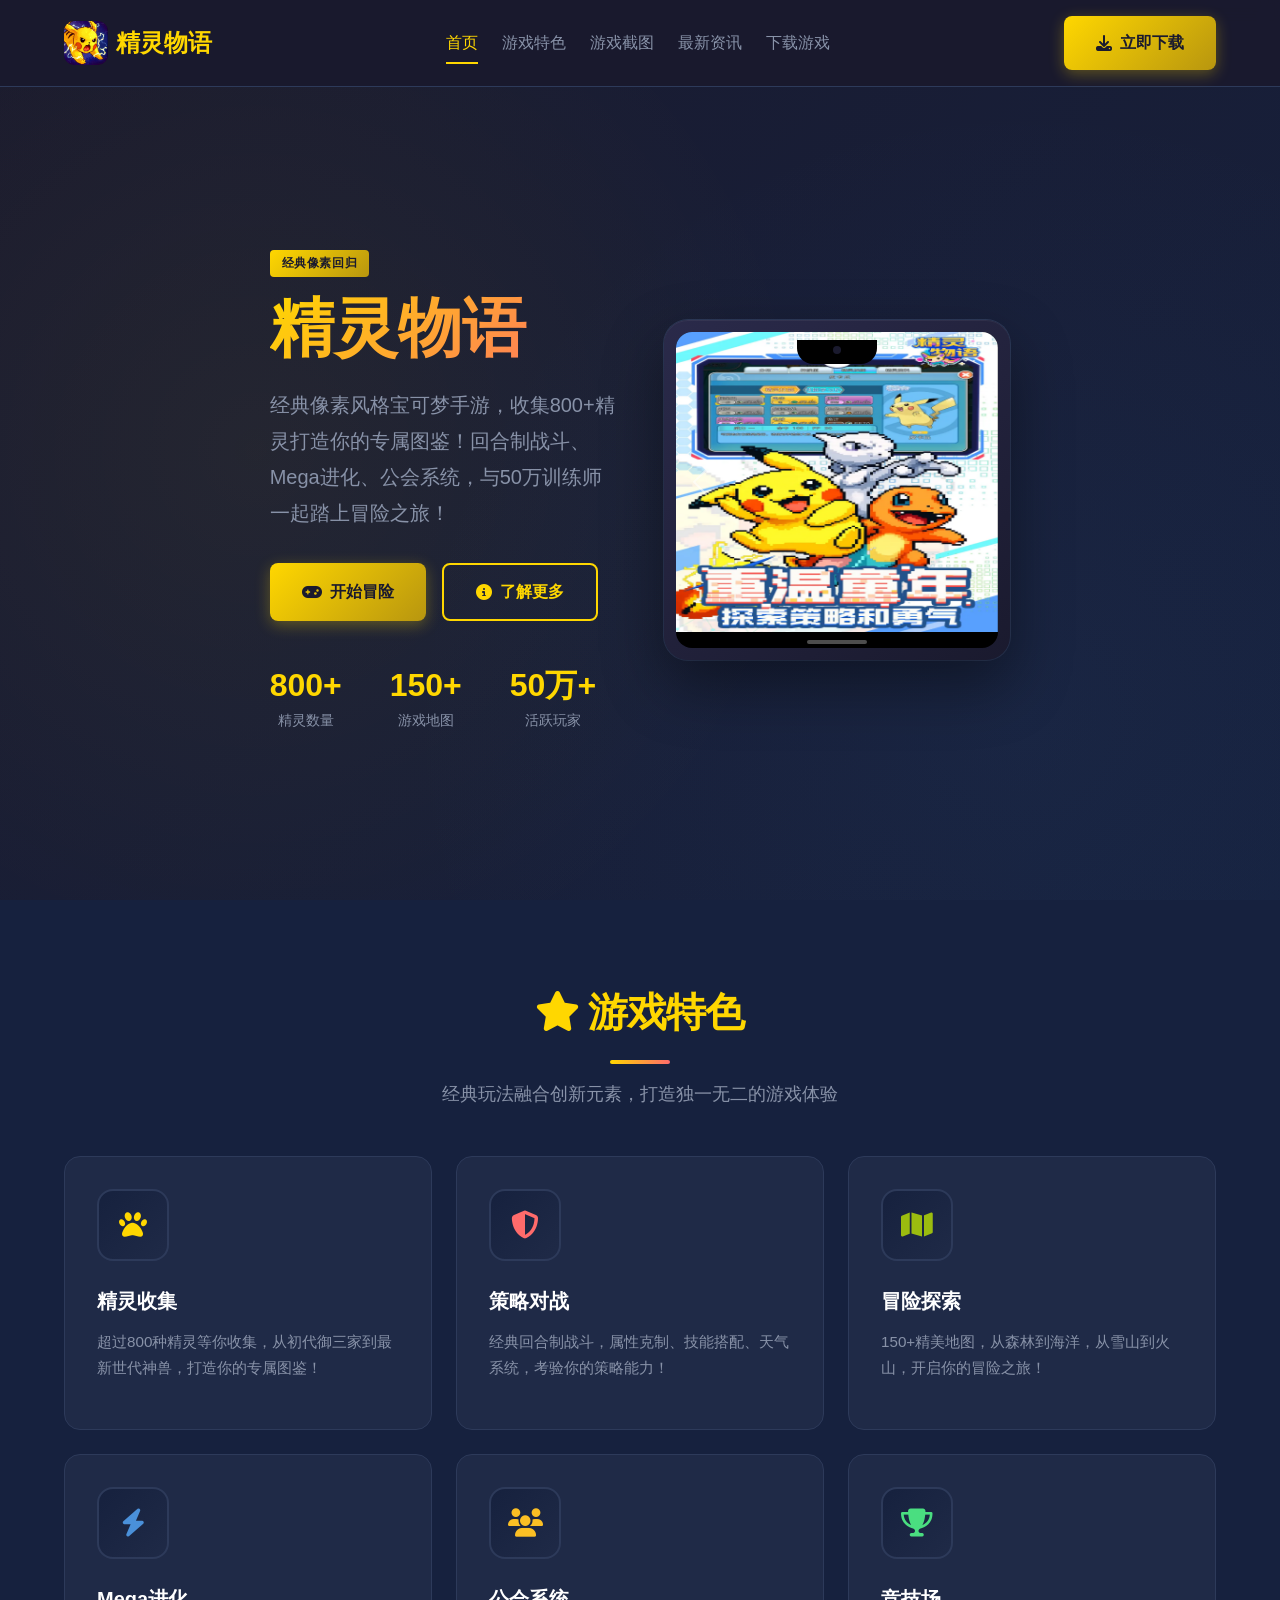
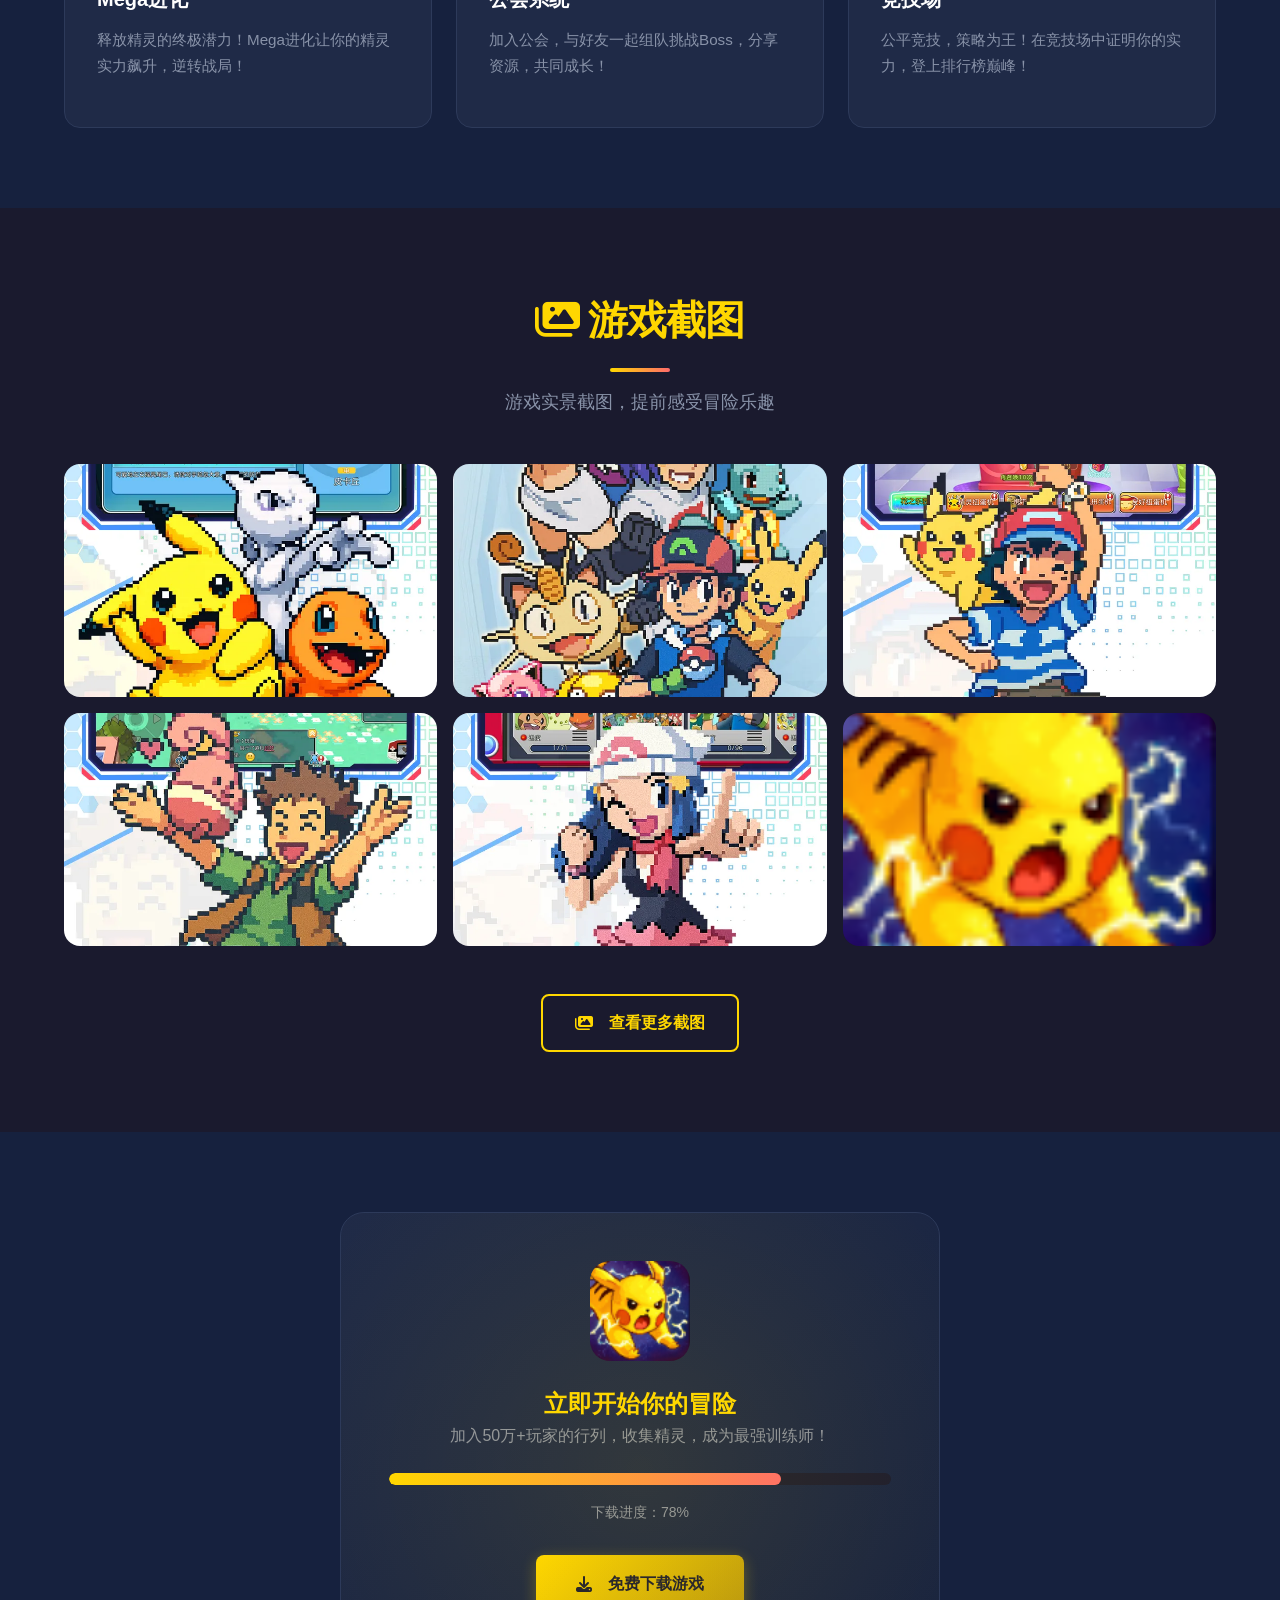
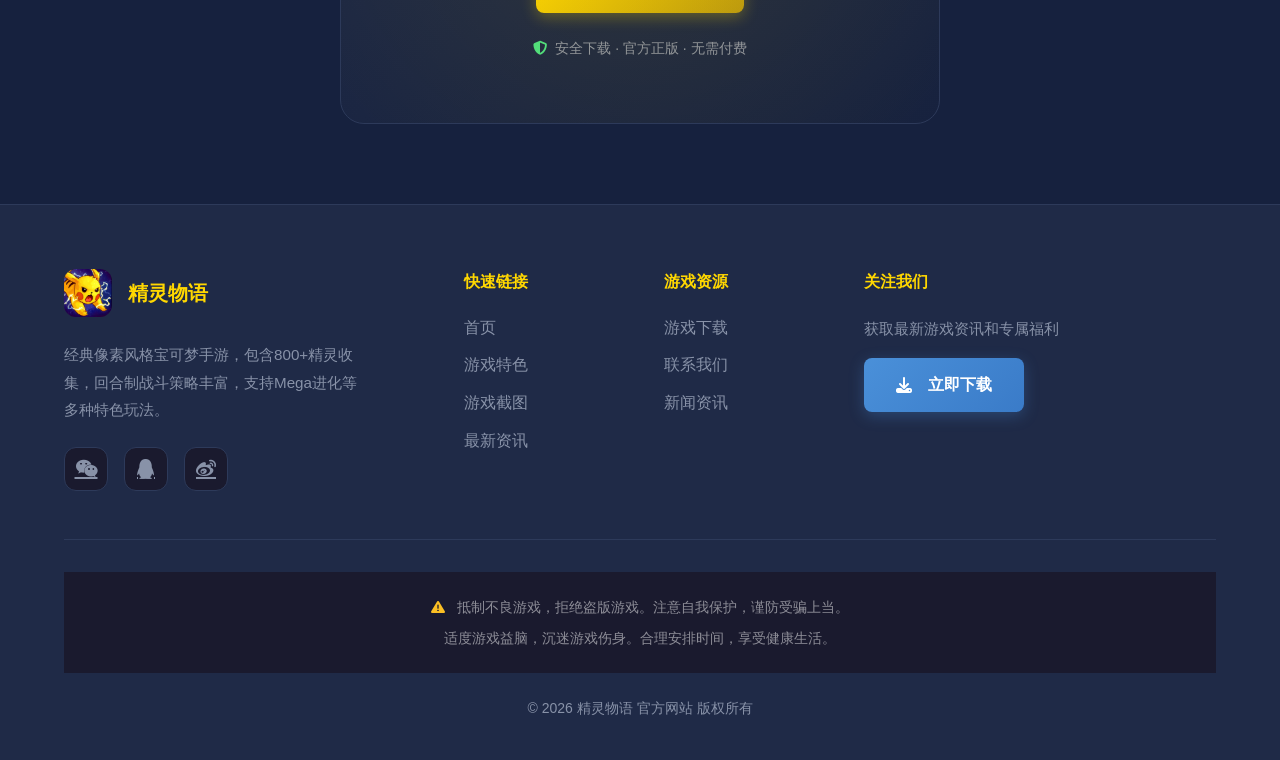
==== commit 22dd9b9d: "perf: 图片转 WebP、精简 CSS、移除未使用 JS、加缓存策略 - 5 张 720x1280 JPEG（单张 759-915KB）转 WebP，新增 360w 变体并加 srcset（约 4" ====
--- a/index.html
+++ b/index.html
@@ -47,6 +47,8 @@
     <link rel="stylesheet" href="assets/bootstrap/css/bootstrap.min.css">
     <link rel="stylesheet" href="assets/libs/font-awesome/css/all.min.css">
     <link rel="stylesheet" href="css/style.css">
+<link rel="preload" href="img/1.webp" as="image" fetchpriority="high">
+<link rel="preload" href="assets/libs/font-awesome/webfonts/fa-solid-900.woff2" as="font" type="font/woff2" crossorigin>
 </head>
 <body>
     <div id="jlwy-toast" class="jlwy-toast" role="status" aria-live="polite">
@@ -58,7 +60,7 @@
         <button class="jlwy-modal-close" onclick="closeImageModal()" aria-label="关闭">
             <i class="fas fa-times"></i>
         </button>
-        <img id="modal-image" src="" alt="查看大图">
+        <img id="modal-image" src="[data-uri]" alt="查看大图">
     </div>
 
     <header class="jlwy-header">
@@ -93,7 +95,7 @@
             </div>
         </div>
 
-        <nav class="jlwy-mobile-menu d-lg-none" id="mobile-menu" aria-label="移动端导航">
+        <nav class="jlwy-mobile-menu d-lg-none hidden" id="mobile-menu" aria-label="移动端导航">
             <div class="d-flex flex-column gap-1">
                 <a href="index.html" class="active"><i class="fas fa-home me-2"></i>首页</a>
                 <a href="features.html"><i class="fas fa-star me-2"></i>游戏特色</a>
@@ -155,19 +157,19 @@
                                     <div id="heroCarousel" class="carousel slide" data-bs-ride="carousel" data-bs-interval="3000">
                                         <div class="carousel-inner">
                                             <div class="carousel-item active">
-                                                <img src="img/1.jpg" class="d-block w-100" alt="精灵物语游戏截图1" width="400" height="300" loading="eager">
+                                                <img src="img/1.webp" class="d-block w-100" alt="精灵物语游戏截图1" width="400" height="300" loading="eager" srcset="img/1-360.webp 360w, img/1.webp 720w" sizes="(max-width: 576px) 92vw, 400px" decoding="async">
                                             </div>
                                             <div class="carousel-item">
-                                                <img src="img/2.jpg" class="d-block w-100" alt="精灵物语游戏截图2" width="400" height="300" loading="lazy">
+                                                <img src="img/2.webp" class="d-block w-100" alt="精灵物语游戏截图2" width="400" height="300" loading="lazy" srcset="img/2-360.webp 360w, img/2.webp 720w" sizes="(max-width: 576px) 92vw, 400px" decoding="async">
                                             </div>
                                             <div class="carousel-item">
-                                                <img src="img/3.jpg" class="d-block w-100" alt="精灵物语游戏截图3" width="400" height="300" loading="lazy">
+                                                <img src="img/3.webp" class="d-block w-100" alt="精灵物语游戏截图3" width="400" height="300" loading="lazy" srcset="img/3-360.webp 360w, img/3.webp 720w" sizes="(max-width: 576px) 92vw, 400px" decoding="async">
                                             </div>
                                             <div class="carousel-item">
-                                                <img src="img/4.jpg" class="d-block w-100" alt="精灵物语游戏截图4" width="400" height="300" loading="lazy">
+                                                <img src="img/4.webp" class="d-block w-100" alt="精灵物语游戏截图4" width="400" height="300" loading="lazy" srcset="img/4-360.webp 360w, img/4.webp 720w" sizes="(max-width: 576px) 92vw, 400px" decoding="async">
                                             </div>
                                             <div class="carousel-item">
-                                                <img src="img/5.jpg" class="d-block w-100" alt="精灵物语游戏截图5" width="400" height="300" loading="lazy">
+                                                <img src="img/5.webp" class="d-block w-100" alt="精灵物语游戏截图5" width="400" height="300" loading="lazy" srcset="img/5-360.webp 360w, img/5.webp 720w" sizes="(max-width: 576px) 92vw, 400px" decoding="async">
                                             </div>
                                         </div>
                                         <button class="carousel-control-prev" type="button" data-bs-target="#heroCarousel" data-bs-slide="prev">
@@ -209,7 +211,7 @@
                     <div class="col-md-6 col-lg-4 jlwy-fade-in jlwy-delay-2">
                         <article class="jlwy-card h-100" style="padding: 2rem;">
                             <div class="jlwy-feature-icon" style="color: var(--jlwy-accent);">
-                                <i class="fas fa-swords"></i>
+                                <i class="fas fa-shield-halved"></i>
                             </div>
                             <h3 class="jlwy-card-title">策略对战</h3>
                             <p class="jlwy-card-text">经典回合制战斗，属性克制、技能搭配、天气系统，考验你的策略能力！</p>
@@ -266,7 +268,7 @@
                 <div class="row g-3">
                     <div class="col-6 col-md-4 jlwy-fade-in jlwy-delay-1">
                         <button class="jlwy-gallery-item" onclick="openGalleryImage('img/1.jpg')" aria-label="查看大图：游戏战斗">
-                            <img src="img/1.jpg" alt="精灵物语游戏截图1" loading="lazy">
+                            <img src="img/1.webp" alt="精灵物语游戏截图1" loading="lazy" srcset="img/1-360.webp 360w, img/1.webp 720w" sizes="(max-width: 576px) 92vw, 400px" decoding="async">
                             <div class="jlwy-gallery-overlay">
                                 <span>游戏战斗</span>
                             </div>
@@ -274,7 +276,7 @@
                     </div>
                     <div class="col-6 col-md-4 jlwy-fade-in jlwy-delay-2">
                         <button class="jlwy-gallery-item" onclick="openGalleryImage('img/2.jpg')" aria-label="查看大图：精灵收集">
-                            <img src="img/2.jpg" alt="精灵物语游戏截图2" loading="lazy">
+                            <img src="img/2.webp" alt="精灵物语游戏截图2" loading="lazy" srcset="img/2-360.webp 360w, img/2.webp 720w" sizes="(max-width: 576px) 92vw, 400px" decoding="async">
                             <div class="jlwy-gallery-overlay">
                                 <span>精灵收集</span>
                             </div>
@@ -282,7 +284,7 @@
                     </div>
                     <div class="col-6 col-md-4 jlwy-fade-in jlwy-delay-3">
                         <button class="jlwy-gallery-item" onclick="openGalleryImage('img/3.jpg')" aria-label="查看大图：冒险探索">
-                            <img src="img/3.jpg" alt="精灵物语游戏截图3" loading="lazy">
+                            <img src="img/3.webp" alt="精灵物语游戏截图3" loading="lazy" srcset="img/3-360.webp 360w, img/3.webp 720w" sizes="(max-width: 576px) 92vw, 400px" decoding="async">
                             <div class="jlwy-gallery-overlay">
                                 <span>冒险探索</span>
                             </div>
@@ -290,7 +292,7 @@
                     </div>
                     <div class="col-6 col-md-4 jlwy-fade-in jlwy-delay-4">
                         <button class="jlwy-gallery-item" onclick="openGalleryImage('img/4.jpg')" aria-label="查看大图：Mega进化">
-                            <img src="img/4.jpg" alt="精灵物语游戏截图4" loading="lazy">
+                            <img src="img/4.webp" alt="精灵物语游戏截图4" loading="lazy" srcset="img/4-360.webp 360w, img/4.webp 720w" sizes="(max-width: 576px) 92vw, 400px" decoding="async">
                             <div class="jlwy-gallery-overlay">
                                 <span>Mega进化</span>
                             </div>
@@ -298,7 +300,7 @@
                     </div>
                     <div class="col-6 col-md-4 jlwy-fade-in jlwy-delay-5">
                         <button class="jlwy-gallery-item" onclick="openGalleryImage('img/5.jpg')" aria-label="查看大图：公会战">
-                            <img src="img/5.jpg" alt="精灵物语游戏截图5" loading="lazy">
+                            <img src="img/5.webp" alt="精灵物语游戏截图5" loading="lazy" srcset="img/5-360.webp 360w, img/5.webp 720w" sizes="(max-width: 576px) 92vw, 400px" decoding="async">
                             <div class="jlwy-gallery-overlay">
                                 <span>公会战</span>
                             </div>
@@ -424,8 +426,6 @@
         <span>下载游戏</span>
     </a>
 
-    <script src="assets/js/jquery-4.0.0.min.js"></script>
-    <script src="assets/bootstrap/js/bootstrap.bundle.min.js"></script>
     <script src="js/main.js"></script>
 </body>
 </html>
--- a/assets/libs/font-awesome/css/all.min.css
+++ b/assets/libs/font-awesome/css/all.min.css
@@ -0,0 +1,7 @@
+/*!
+ * Font Awesome Free 6.4.0 by @fontawesome - https://fontawesome.com
+ * License - https://fontawesome.com/license/free (Icons: CC BY 4.0, Fonts: SIL OFL 1.1, Code: MIT License)
+ * Copyright 2023 Fonticons, Inc.
+ */
+.fa{font-family:var(--fa-style-family,"Font Awesome 6 Free");font-weight:var(--fa-style,900)}.fa,.fa-brands,.fa-classic,.fa-regular,.fa-sharp,.fa-solid,.fab,.far,.fas{-moz-osx-font-smoothing:grayscale;-webkit-font-smoothing:antialiased;display:var(--fa-display,inline-block);font-style:normal;font-variant:normal;line-height:1;text-rendering:auto}.fa-classic,.fa-regular,.fa-solid,.far,.fas{font-family:"Font Awesome 6 Free"}.fa-brands,.fab{font-family:"Font Awesome 6 Brands"}.fa-1x{font-size:1em}.fa-2x{font-size:2em}.fa-3x{font-size:3em}.fa-4x{font-size:4em}.fa-5x{font-size:5em}.fa-6x{font-size:6em}.fa-7x{font-size:7em}.fa-8x{font-size:8em}.fa-9x{font-size:9em}.fa-10x{font-size:10em}.fa-2xs{font-size:.625em;line-height:.1em;vertical-align:.225em}.fa-xs{font-size:.75em;line-height:.08333em;vertical-align:.125em}.fa-sm{font-size:.875em;line-height:.07143em;vertical-align:.05357em}.fa-lg{font-size:1.25em;line-height:.05em;vertical-align:-.075em}.fa-xl{font-size:1.5em;line-height:.04167em;vertical-align:-.125em}.fa-2xl{font-size:2em;line-height:.03125em;vertical-align:-.1875em}.fa-fw{text-align:center;width:1.25em}.fa-ul{list-style-type:none;margin-left:var(--fa-li-margin,2.5em);padding-left:0}.fa-ul>li{position:relative}.fa-li{left:calc(var(--fa-li-width, 2em)*-1);position:absolute;text-align:center;width:var(--fa-li-width,2em);line-height:inherit}.fa-border{border-radius:var(--fa-border-radius,.1em);border:var(--fa-border-width,.08em) var(--fa-border-style,solid) var(--fa-border-color,#eee);padding:var(--fa-border-padding,.2em .25em .15em)}.fa-pull-left{float:left;margin-right:var(--fa-pull-margin,.3em)}.fa-pull-right{float:right;margin-left:var(--fa-pull-margin,.3em)}.fa-beat{-webkit-animation-name:fa-beat;animation-name:fa-beat;-webkit-animation-delay:var(--fa-animation-delay,0s);animation-delay:var(--fa-animation-delay,0s);-webkit-animation-direction:var(--fa-animation-direction,normal);animation-direction:var(--fa-animation-direction,normal);-webkit-animation-duration:var(--fa-animation-duration,1s);animation-duration:var(--fa-animation-duration,1s);-webkit-animation-iteration-count:var(--fa-animation-iteration-count,infinite);animation-iteration-count:var(--fa-animation-iteration-count,infinite);-webkit-animation-timing-function:var(--fa-animation-timing,ease-in-out);animation-timing-function:var(--fa-animation-timing,ease-in-out)}.fa-bounce{-webkit-animation-name:fa-bounce;animation-name:fa-bounce;-webkit-animation-delay:var(--fa-animation-delay,0s);animation-delay:var(--fa-animation-delay,0s);-webkit-animation-direction:var(--fa-animation-direction,normal);animation-direction:var(--fa-animation-direction,normal);-webkit-animation-duration:var(--fa-animation-duration,1s);animation-duration:var(--fa-animation-duration,1s);-webkit-animation-iteration-count:var(--fa-animation-iteration-count,infinite);animation-iteration-count:var(--fa-animation-iteration-count,infinite);-webkit-animation-timing-function:var(--fa-animation-timing,cubic-bezier(.28,.84,.42,1));animation-timing-function:var(--fa-animation-timing,cubic-bezier(.28,.84,.42,1))}.fa-fade{-webkit-animation-name:fa-fade;animation-name:fa-fade;-webkit-animation-iteration-count:var(--fa-animation-iteration-count,infinite);animation-iteration-count:var(--fa-animation-iteration-count,infinite);-webkit-animation-timing-function:var(--fa-animation-timing,cubic-bezier(.4,0,.6,1));animation-timing-function:var(--fa-animation-timing,cubic-bezier(.4,0,.6,1))}.fa-beat-fade,.fa-fade{-webkit-animation-delay:var(--fa-animation-delay,0s);animation-delay:var(--fa-animation-delay,0s);-webkit-animation-direction:var(--fa-animation-direction,normal);animation-direction:var(--fa-animation-direction,normal);-webkit-animation-duration:var(--fa-animation-duration,1s);animation-duration:var(--fa-animation-duration,1s)}.fa-beat-fade{-webkit-animation-name:fa-beat-fade;animation-name:fa-beat-fade;-webkit-animation-iteration-count:var(--fa-animation-iteration-count,infinite);animation-iteration-count:var(--fa-animation-iteration-count,infinite);-webkit-animation-timing-function:var(--fa-animation-timing,cubic-bezier(.4,0,.6,1));animation-timing-function:var(--fa-animation-timing,cubic-bezier(.4,0,.6,1))}.fa-flip{-webkit-animation-name:fa-flip;animation-name:fa-flip;-webkit-animation-delay:var(--fa-animation-delay,0s);animation-delay:var(--fa-animation-delay,0s);-webkit-animation-direction:var(--fa-animation-direction,normal);animation-direction:var(--fa-animation-direction,normal);-webkit-animation-duration:var(--fa-animation-duration,1s);animation-duration:var(--fa-animation-duration,1s);-webkit-animation-iteration-count:var(--fa-animation-iteration-count,infinite);animation-iteration-count:var(--fa-animation-iteration-count,infinite);-webkit-animation-timing-function:var(--fa-animation-timing,ease-in-out);animation-timing-function:var(--fa-animation-timing,ease-in-out)}.fa-shake{-webkit-animation-name:fa-shake;animation-name:fa-shake;-webkit-animation-duration:var(--fa-animation-duration,1s);animation-duration:var(--fa-animation-duration,1s);-webkit-animation-iteration-count:var(--fa-animation-iteration-count,infinite);animation-iteration-count:var(--fa-animation-iteration-count,infinite);-webkit-animation-timing-function:var(--fa-animation-timing,linear);animation-timing-function:var(--fa-animation-timing,linear)}.fa-shake,.fa-spin{-webkit-animation-delay:var(--fa-animation-delay,0s);animation-delay:var(--fa-animation-delay,0s);-webkit-animation-direction:var(--fa-animation-direction,normal);animation-direction:var(--fa-animation-direction,normal)}.fa-spin{-webkit-animation-name:fa-spin;animation-name:fa-spin;-webkit-animation-duration:var(--fa-animation-duration,2s);animation-duration:var(--fa-animation-duration,2s);-webkit-animation-iteration-count:var(--fa-animation-iteration-count,infinite);animation-iteration-count:var(--fa-animation-iteration-count,infinite);-webkit-animation-timing-function:var(--fa-animation-timing,linear);animation-timing-function:var(--fa-animation-timing,linear)}.fa-spin-reverse{--fa-animation-direction:reverse}.fa-pulse,.fa-spin-pulse{-webkit-animation-name:fa-spin;animation-name:fa-spin;-webkit-animation-direction:var(--fa-animation-direction,normal);animation-direction:var(--fa-animation-direction,normal);-webkit-animation-duration:var(--fa-animation-duration,1s);animation-duration:var(--fa-animation-duration,1s);-webkit-animation-iteration-count:var(--fa-animation-iteration-count,infinite);animation-iteration-count:var(--fa-animation-iteration-count,infinite);-webkit-animation-timing-function:var(--fa-animation-timing,steps(8));animation-timing-function:var(--fa-animation-timing,steps(8))}@media (prefers-reduced-motion:reduce){.fa-beat,.fa-beat-fade,.fa-bounce,.fa-fade,.fa-flip,.fa-pulse,.fa-shake,.fa-spin,.fa-spin-pulse{-webkit-animation-delay:-1ms;animation-delay:-1ms;-webkit-animation-duration:1ms;animation-duration:1ms;-webkit-animation-iteration-count:1;animation-iteration-count:1;-webkit-transition-delay:0s;transition-delay:0s;-webkit-transition-duration:0s;transition-duration:0s}}@-webkit-keyframes fa-beat{0%,90%{-webkit-transform:scale(1);transform:scale(1)}45%{-webkit-transform:scale(var(--fa-beat-scale,1.25));transform:scale(var(--fa-beat-scale,1.25))}}@keyframes fa-beat{0%,90%{-webkit-transform:scale(1);transform:scale(1)}45%{-webkit-transform:scale(var(--fa-beat-scale,1.25));transform:scale(var(--fa-beat-scale,1.25))}}@-webkit-keyframes fa-bounce{0%{-webkit-transform:scale(1) translateY(0);transform:scale(1) translateY(0)}10%{-webkit-transform:scale(var(--fa-bounce-start-scale-x,1.1),var(--fa-bounce-start-scale-y,.9)) translateY(0);transform:scale(var(--fa-bounce-start-scale-x,1.1),var(--fa-bounce-start-scale-y,.9)) translateY(0)}30%{-webkit-transform:scale(var(--fa-bounce-jump-scale-x,.9),var(--fa-bounce-jump-scale-y,1.1)) translateY(var(--fa-bounce-height,-.5em));transform:scale(var(--fa-bounce-jump-scale-x,.9),var(--fa-bounce-jump-scale-y,1.1)) translateY(var(--fa-bounce-height,-.5em))}50%{-webkit-transform:scale(var(--fa-bounce-land-scale-x,1.05),var(--fa-bounce-land-scale-y,.95)) translateY(0);transform:scale(var(--fa-bounce-land-scale-x,1.05),var(--fa-bounce-land-scale-y,.95)) translateY(0)}57%{-webkit-transform:scale(1) translateY(var(--fa-bounce-rebound,-.125em));transform:scale(1) translateY(var(--fa-bounce-rebound,-.125em))}64%{-webkit-transform:scale(1) translateY(0);transform:scale(1) translateY(0)}to{-webkit-transform:scale(1) translateY(0);transform:scale(1) translateY(0)}}@keyframes fa-bounce{0%{-webkit-transform:scale(1) translateY(0);transform:scale(1) translateY(0)}10%{-webkit-transform:scale(var(--fa-bounce-start-scale-x,1.1),var(--fa-bounce-start-scale-y,.9)) translateY(0);transform:scale(var(--fa-bounce-start-scale-x,1.1),var(--fa-bounce-start-scale-y,.9)) translateY(0)}30%{-webkit-transform:scale(var(--fa-bounce-jump-scale-x,.9),var(--fa-bounce-jump-scale-y,1.1)) translateY(var(--fa-bounce-height,-.5em));transform:scale(var(--fa-bounce-jump-scale-x,.9),var(--fa-bounce-jump-scale-y,1.1)) translateY(var(--fa-bounce-height,-.5em))}50%{-webkit-transform:scale(var(--fa-bounce-land-scale-x,1.05),var(--fa-bounce-land-scale-y,.95)) translateY(0);transform:scale(var(--fa-bounce-land-scale-x,1.05),var(--fa-bounce-land-scale-y,.95)) translateY(0)}57%{-webkit-transform:scale(1) translateY(var(--fa-bounce-rebound,-.125em));transform:scale(1) translateY(var(--fa-bounce-rebound,-.125em))}64%{-webkit-transform:scale(1) translateY(0);transform:scale(1) translateY(0)}to{-webkit-transform:scale(1) translateY(0);transform:scale(1) translateY(0)}}@-webkit-keyframes fa-fade{50%{opacity:var(--fa-fade-opacity,.4)}}@keyframes fa-fade{50%{opacity:var(--fa-fade-opacity,.4)}}@-webkit-keyframes fa-beat-fade{0%,to{opacity:var(--fa-beat-fade-opacity,.4);-webkit-transform:scale(1);transform:scale(1)}50%{opacity:1;-webkit-transform:scale(var(--fa-beat-fade-scale,1.125));transform:scale(var(--fa-beat-fade-scale,1.125))}}@keyframes fa-beat-fade{0%,to{opacity:var(--fa-beat-fade-opacity,.4);-webkit-transform:scale(1);transform:scale(1)}50%{opacity:1;-webkit-transform:scale(var(--fa-beat-fade-scale,1.125));transform:scale(var(--fa-beat-fade-scale,1.125))}}@-webkit-keyframes fa-flip{50%{-webkit-transform:rotate3d(var(--fa-flip-x,0),var(--fa-flip-y,1),var(--fa-flip-z,0),var(--fa-flip-angle,-180deg));transform:rotate3d(var(--fa-flip-x,0),var(--fa-flip-y,1),var(--fa-flip-z,0),var(--fa-flip-angle,-180deg))}}@keyframes fa-flip{50%{-webkit-transform:rotate3d(var(--fa-flip-x,0),var(--fa-flip-y,1),var(--fa-flip-z,0),var(--fa-flip-angle,-180deg));transform:rotate3d(var(--fa-flip-x,0),var(--fa-flip-y,1),var(--fa-flip-z,0),var(--fa-flip-angle,-180deg))}}@-webkit-keyframes fa-shake{0%{-webkit-transform:rotate(-15deg);transform:rotate(-15deg)}4%{-webkit-transform:rotate(15deg);transform:rotate(15deg)}8%,24%{-webkit-transform:rotate(-18deg);transform:rotate(-18deg)}12%,28%{-webkit-transform:rotate(18deg);transform:rotate(18deg)}16%{-webkit-transform:rotate(-22deg);transform:rotate(-22deg)}20%{-webkit-transform:rotate(22deg);transform:rotate(22deg)}32%{-webkit-transform:rotate(-12deg);transform:rotate(-12deg)}36%{-webkit-transform:rotate(12deg);transform:rotate(12deg)}40%,to{-webkit-transform:rotate(0deg);transform:rotate(0deg)}}@keyframes fa-shake{0%{-webkit-transform:rotate(-15deg);transform:rotate(-15deg)}4%{-webkit-transform:rotate(15deg);transform:rotate(15deg)}8%,24%{-webkit-transform:rotate(-18deg);transform:rotate(-18deg)}12%,28%{-webkit-transform:rotate(18deg);transform:rotate(18deg)}16%{-webkit-transform:rotate(-22deg);transform:rotate(-22deg)}20%{-webkit-transform:rotate(22deg);transform:rotate(22deg)}32%{-webkit-transform:rotate(-12deg);transform:rotate(-12deg)}36%{-webkit-transform:rotate(12deg);transform:rotate(12deg)}40%,to{-webkit-transform:rotate(0deg);transform:rotate(0deg)}}@-webkit-keyframes fa-spin{0%{-webkit-transform:rotate(0deg);transform:rotate(0deg)}to{-webkit-transform:rotate(1turn);transform:rotate(1turn)}}@keyframes fa-spin{0%{-webkit-transform:rotate(0deg);transform:rotate(0deg)}to{-webkit-transform:rotate(1turn);transform:rotate(1turn)}}.fa-rotate-90{-webkit-transform:rotate(90deg);transform:rotate(90deg)}.fa-rotate-180{-webkit-transform:rotate(180deg);transform:rotate(180deg)}.fa-rotate-270{-webkit-transform:rotate(270deg);transform:rotate(270deg)}.fa-flip-horizontal{-webkit-transform:scaleX(-1);transform:scaleX(-1)}.fa-flip-vertical{-webkit-transform:scaleY(-1);transform:scaleY(-1)}.fa-flip-both,.fa-flip-horizontal.fa-flip-vertical{-webkit-transform:scale(-1);transform:scale(-1)}.fa-rotate-by{-webkit-transform:rotate(var(--fa-rotate-angle,none));transform:rotate(var(--fa-rotate-angle,none))}.fa-stack{display:inline-block;height:2em;line-height:2em;position:relative;vertical-align:middle;width:2.5em}.fa-stack-1x,.fa-stack-2x{left:0;position:absolute;text-align:center;width:100%;z-index:var(--fa-stack-z-index,auto)}.fa-stack-1x{line-height:inherit}.fa-stack-2x{font-size:2em}.fa-inverse{color:var(--fa-inverse,#fff)}.fa-paw:before{content:"\f1b0"}.fa-bars:before,.fa-navicon:before{content:"\f0c9"}.fa-gamepad:before{content:"\f11b"}.fa-users:before{content:"\f0c0"}.fa-angle-right:before{content:"\f105"}.fa-user:before{content:"\f007"}.fa-ban:before,.fa-cancel:before{content:"\f05e"}.fa-star:before{content:"\f005"}.fa-fire:before{content:"\f06d"}.fa-headset:before{content:"\f590"}.fa-gem:before{content:"\f3a5"}.fa-check-circle:before,.fa-circle-check:before{content:"\f058"}.fa-shield-alt:before,.fa-shield-halved:before{content:"\f3ed"}.fa-newspaper:before{content:"\f1ea"}.fa-mobile-alt:before,.fa-mobile-screen-button:before{content:"\f3cd"}.fa-circle-question:before,.fa-question-circle:before{content:"\f059"}.fa-envelope:before{content:"\f0e0"}.fa-circle-info:before,.fa-info-circle:before{content:"\f05a"}.fa-clock-four:before,.fa-clock:before{content:"\f017"}.fa-images:before{content:"\f302"}.fa-download:before{content:"\f019"}.fa-home-alt:before,.fa-home-lg-alt:before,.fa-home:before,.fa-house:before{content:"\f015"}.fa-bolt:before,.fa-zap:before{content:"\f0e7"}.fa-arrow-up:before{content:"\f062"}.fa-close:before,.fa-multiply:before,.fa-remove:before,.fa-times:before,.fa-xmark:before{content:"\f00d"}.fa-map:before{content:"\f279"}.fa-trophy:before{content:"\f091"}.fa-calendar:before{content:"\f133"}.fa-check:before{content:"\f00c"}.fa-exclamation-triangle:before,.fa-triangle-exclamation:before,.fa-warning:before{content:"\f071"}.fa-paper-plane:before{content:"\f1d8"}.fa-magnifying-glass-plus:before,.fa-search-plus:before{content:"\f00e"}
+.fa-sr-only,.fa-sr-only-focusable:not(:focus),.sr-only,.sr-only-focusable:not(:focus){position:absolute;width:1px;height:1px;padding:0;margin:-1px;overflow:hidden;clip:rect(0,0,0,0);white-space:nowrap;border-width:0}:host,:root{--fa-style-family-brands:"Font Awesome 6 Brands";--fa-font-brands:normal 400 1em/1 "Font Awesome 6 Brands"}@font-face{font-family:"Font Awesome 6 Brands";font-style:normal;font-weight:400;font-display:swap;src:url(../webfonts/fa-brands-400.woff2) format("woff2"),url(../webfonts/fa-brands-400.ttf) format("truetype")}.fa-brands,.fab{font-weight:400}.fa-qq:before{content:"\f1d6"}.fa-weixin:before{content:"\f1d7"}.fa-weibo:before{content:"\f18a"}.fa-apple:before{content:"\f179"}.fa-android:before{content:"\f17b"}:host,:root{--fa-font-regular:normal 400 1em/1 "Font Awesome 6 Free"}@font-face{font-family:"Font Awesome 6 Free";font-style:normal;font-weight:400;font-display:swap;src:url(../webfonts/fa-regular-400.woff2) format("woff2"),url(../webfonts/fa-regular-400.ttf) format("truetype")}.fa-regular,.far{font-weight:400}:host,:root{--fa-style-family-classic:"Font Awesome 6 Free";--fa-font-solid:normal 900 1em/1 "Font Awesome 6 Free"}@font-face{font-family:"Font Awesome 6 Free";font-style:normal;font-weight:900;font-display:swap;src:url(../webfonts/fa-solid-900.woff2) format("woff2"),url(../webfonts/fa-solid-900.ttf) format("truetype")}.fa-solid,.fas{font-weight:900}@font-face{font-family:"Font Awesome 5 Brands";font-display:swap;font-weight:400;src:url(../webfonts/fa-brands-400.woff2) format("woff2"),url(../webfonts/fa-brands-400.ttf) format("truetype")}@font-face{font-family:"Font Awesome 5 Free";font-display:swap;font-weight:900;src:url(../webfonts/fa-solid-900.woff2) format("woff2"),url(../webfonts/fa-solid-900.ttf) format("truetype")}@font-face{font-family:"Font Awesome 5 Free";font-display:swap;font-weight:400;src:url(../webfonts/fa-regular-400.woff2) format("woff2"),url(../webfonts/fa-regular-400.ttf) format("truetype")}@font-face{font-family:"FontAwesome";font-display:swap;src:url(../webfonts/fa-solid-900.woff2) format("woff2"),url(../webfonts/fa-solid-900.ttf) format("truetype")}@font-face{font-family:"FontAwesome";font-display:swap;src:url(../webfonts/fa-brands-400.woff2) format("woff2"),url(../webfonts/fa-brands-400.ttf) format("truetype")}@font-face{font-family:"FontAwesome";font-display:swap;src:url(../webfonts/fa-regular-400.woff2) format("woff2"),url(../webfonts/fa-regular-400.ttf) format("truetype");unicode-range:u+f003,u+f006,u+f014,u+f016-f017,u+f01a-f01b,u+f01d,u+f022,u+f03e,u+f044,u+f046,u+f05c-f05d,u+f06e,u+f070,u+f087-f088,u+f08a,u+f094,u+f096-f097,u+f09d,u+f0a0,u+f0a2,u+f0a4-f0a7,u+f0c5,u+f0c7,u+f0e5-f0e6,u+f0eb,u+f0f6-f0f8,u+f10c,u+f114-f115,u+f118-f11a,u+f11c-f11d,u+f133,u+f147,u+f14e,u+f150-f152,u+f185-f186,u+f18e,u+f190-f192,u+f196,u+f1c1-f1c9,u+f1d9,u+f1db,u+f1e3,u+f1ea,u+f1f7,u+f1f9,u+f20a,u+f247-f248,u+f24a,u+f24d,u+f255-f25b,u+f25d,u+f271-f274,u+f278,u+f27b,u+f28c,u+f28e,u+f29c,u+f2b5,u+f2b7,u+f2ba,u+f2bc,u+f2be,u+f2c0-f2c1,u+f2c3,u+f2d0,u+f2d2,u+f2d4,u+f2dc}@font-face{font-family:"FontAwesome";font-display:swap;src:url(../webfonts/fa-v4compatibility.woff2) format("woff2"),url(../webfonts/fa-v4compatibility.ttf) format("truetype");unicode-range:u+f041,u+f047,u+f065-f066,u+f07d-f07e,u+f080,u+f08b,u+f08e,u+f090,u+f09a,u+f0ac,u+f0ae,u+f0b2,u+f0d0,u+f0d6,u+f0e4,u+f0ec,u+f10a-f10b,u+f123,u+f13e,u+f148-f149,u+f14c,u+f156,u+f15e,u+f160-f161,u+f163,u+f175-f178,u+f195,u+f1f8,u+f219,u+f27a}
--- a/css/style.css
+++ b/css/style.css
@@ -117,6 +117,12 @@
     text-decoration: none;
 }
 
+.jlwy-btn-sm {
+    padding: 0.375rem 1rem;
+    font-size: 0.8rem;
+    border-radius: 6px;
+}
+
 .jlwy-btn-primary {
     background: linear-gradient(135deg, var(--jlwy-primary), var(--jlwy-primary-dark));
     color: var(--jlwy-text-dark);
